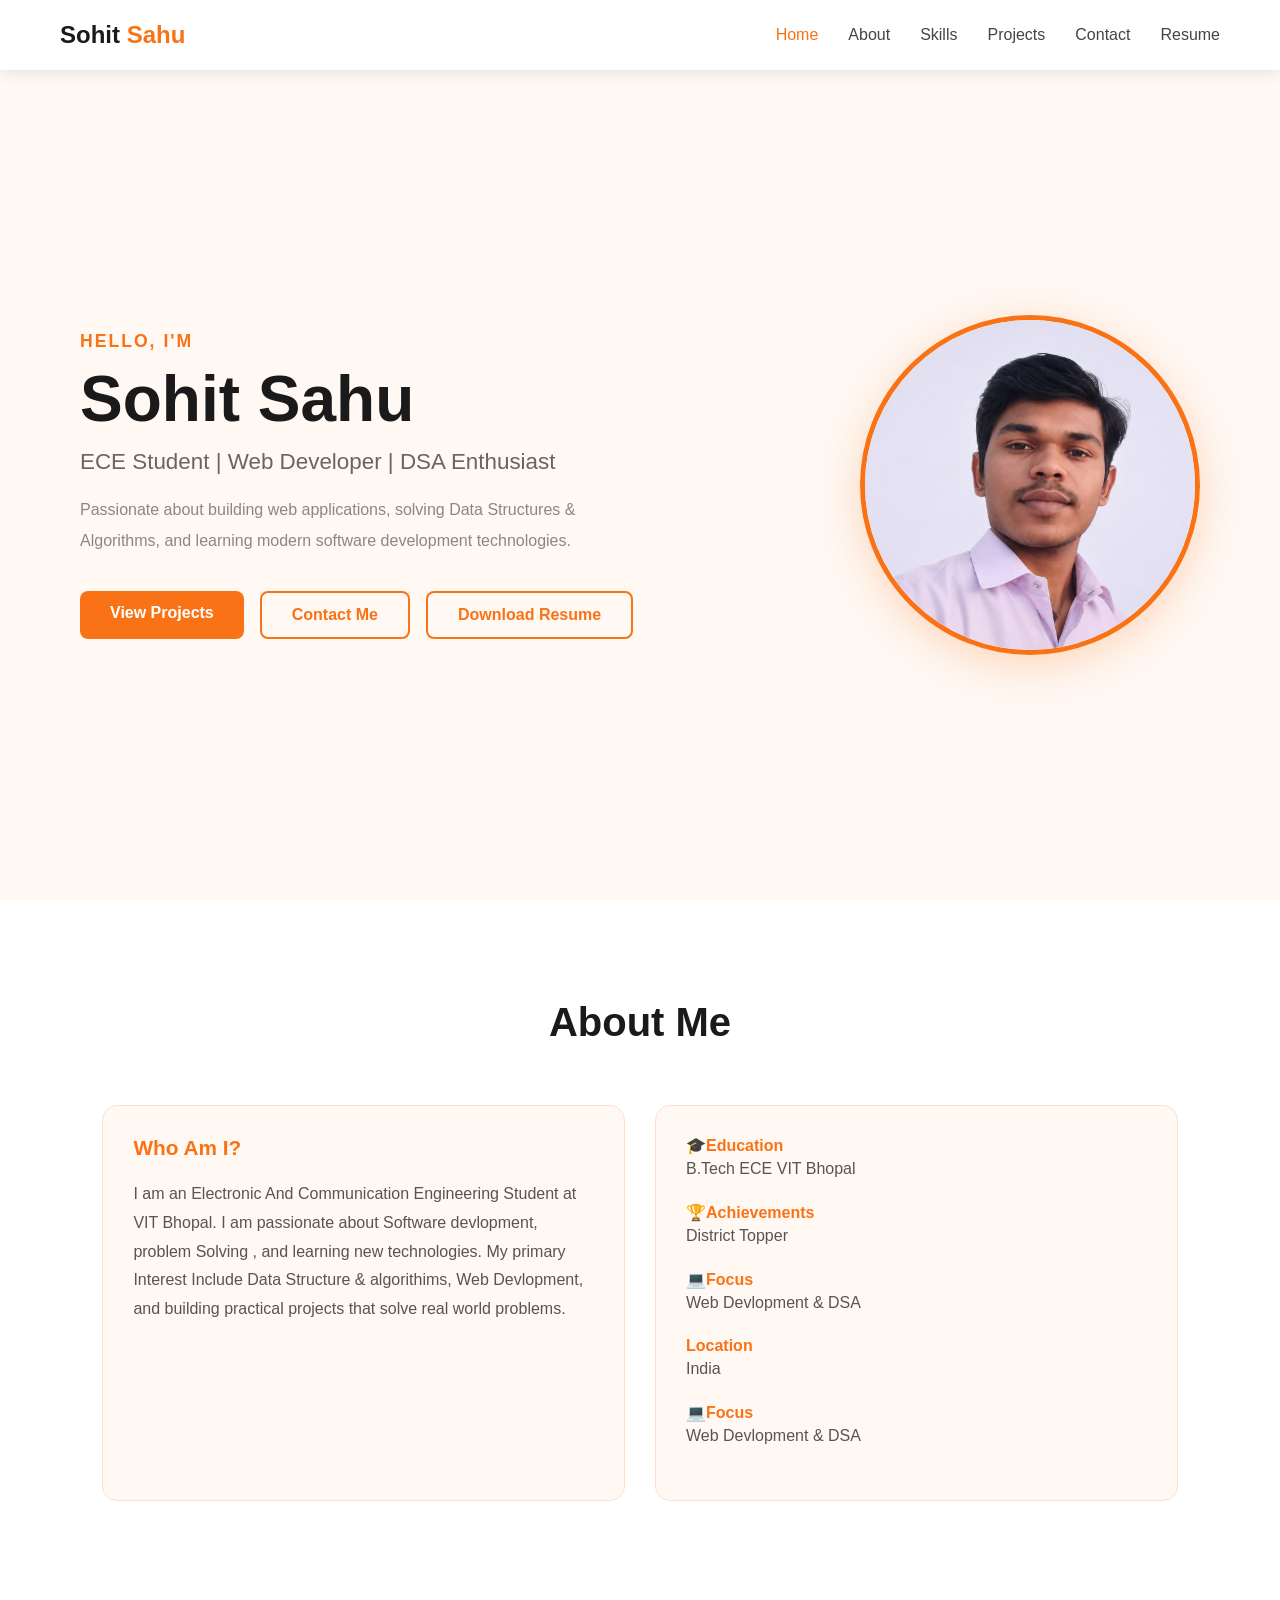
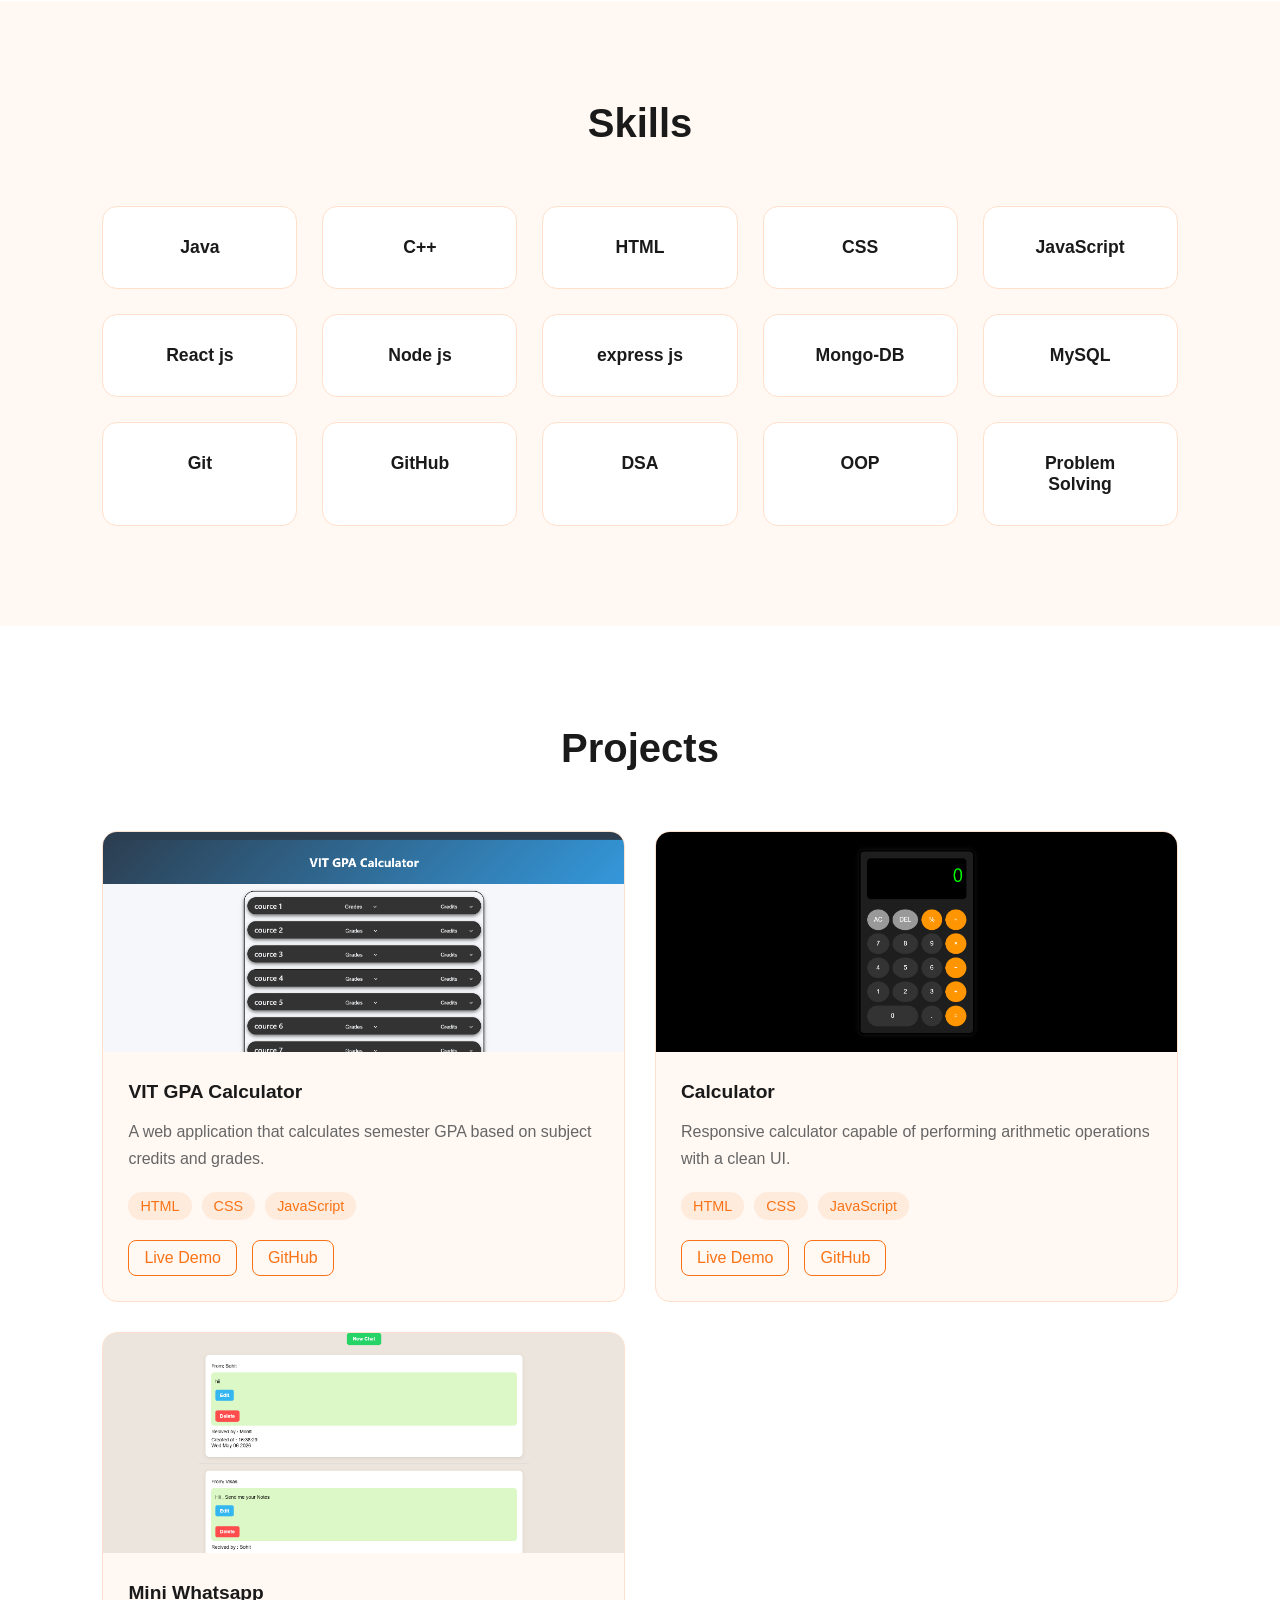
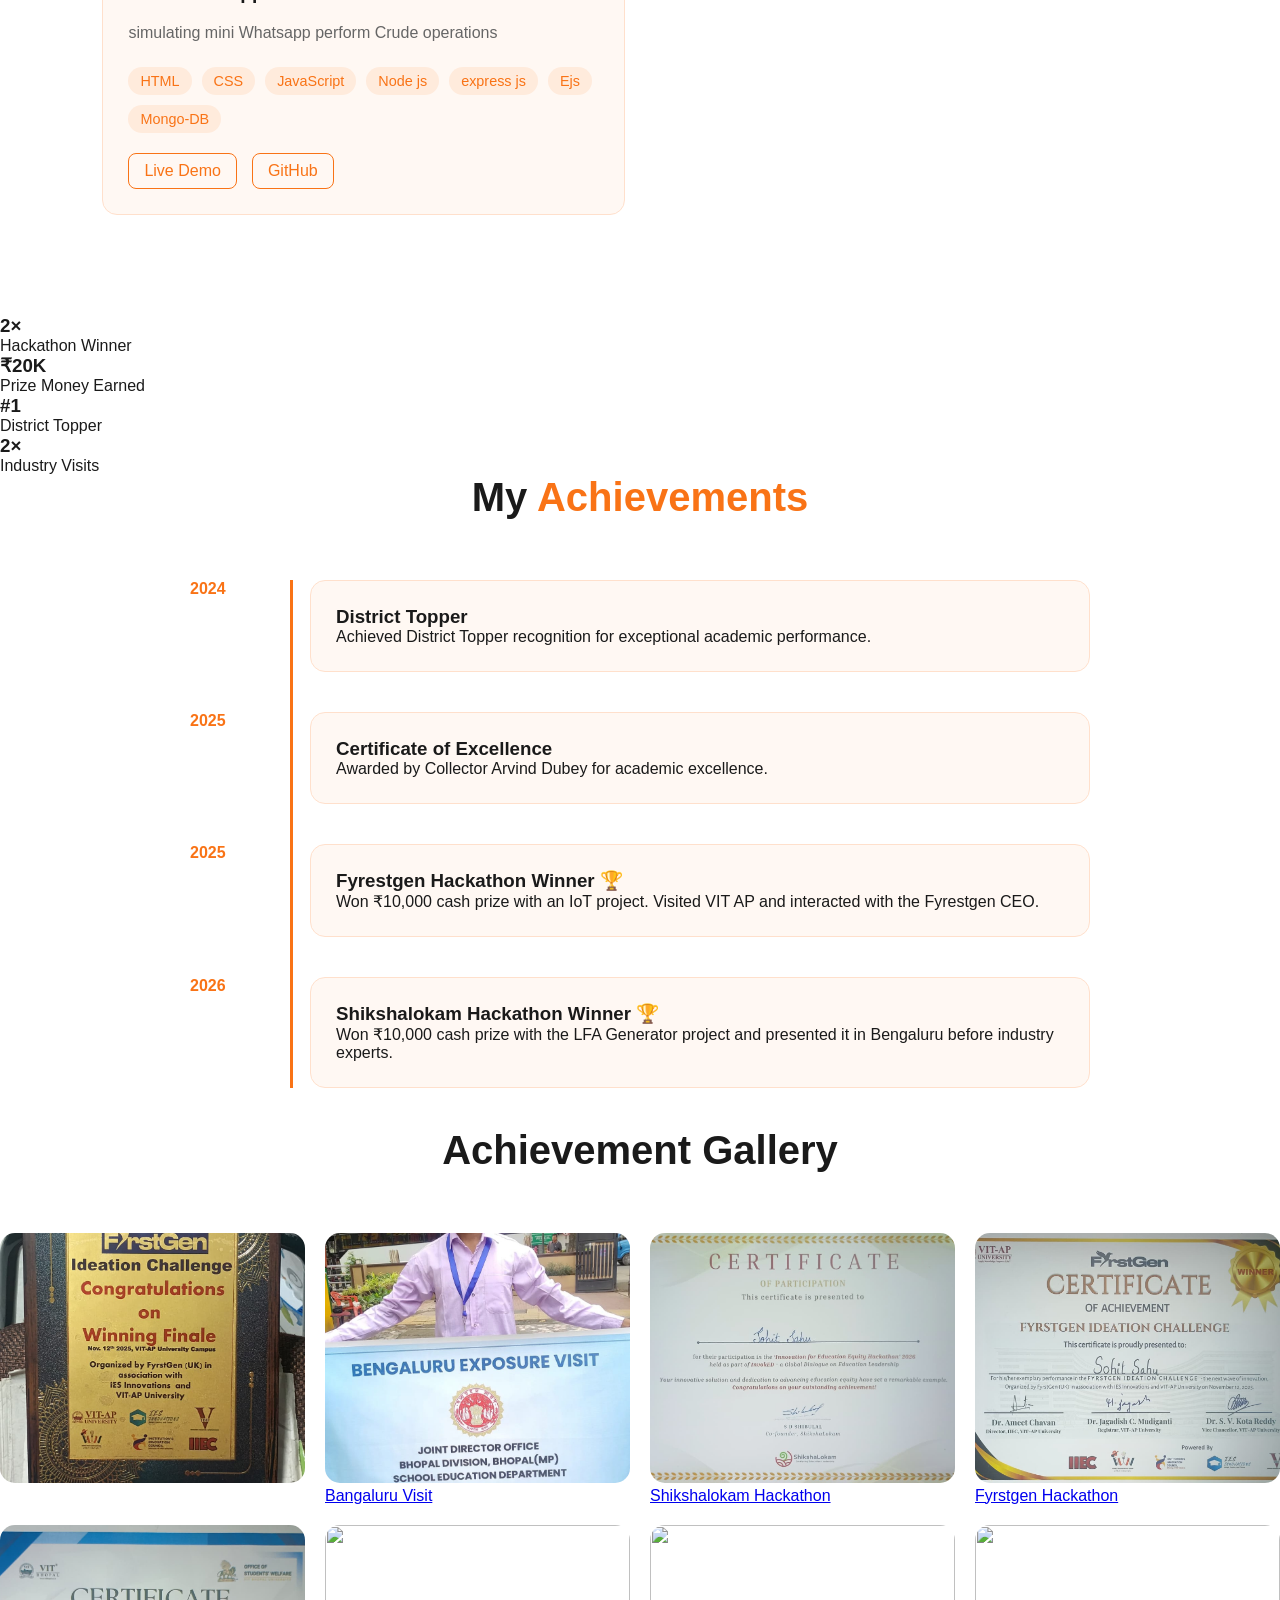
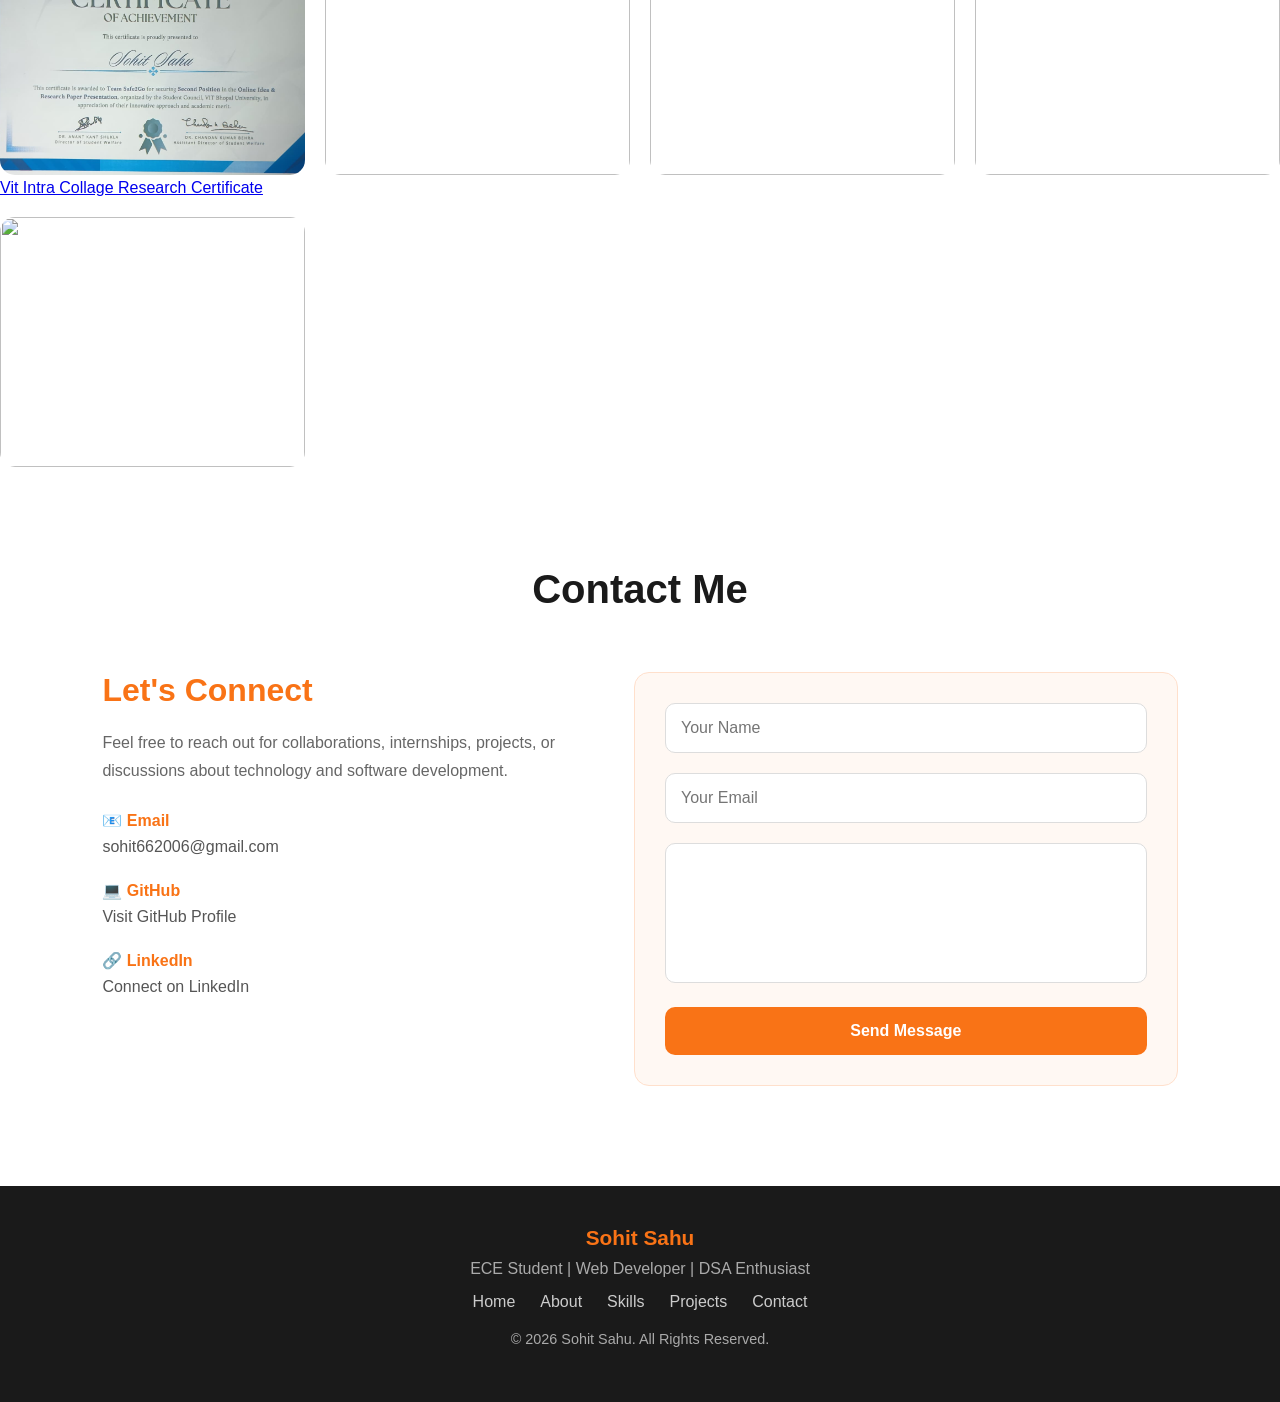
==== index.html @ 0927abbc "Adding initial files" ====
<!DOCTYPE html>
<html lang="en">

<head>
    <meta charset="UTF-8">
    <meta name="viewport" content="width=device-width, initial-scale=1.0">
    <link rel="stylesheet" href="style.css">
    <title>Sohit Sahu | Portfolio</title>
</head>

<body>

    <!-- Navbar -->
    <nav class="navbar">
        <div class="logo">Sohit <span>Sahu</span></div>
        <ul class="nav-links">
            <li><a href="#home">Home</a></li>
            <li><a href="#about">About</a></li>
            <li><a href="#skills">Skills</a></li>
            <li><a href="#projects">Projects</a></li>
            <li><a href="#contact">Contact</a></li>
            <li><a href="Sohit's_Resume.pdf" download class="resufme-btn">
                    Resume
                </a></li>
        </ul>

    </nav>

    <!-- Hero Section -->
    <section id="home" class="hero">
        <div class="hero-content">
            <h3>Hello, I'm</h3>
            <h1>Sohit Sahu</h1>
            <h2>ECE Student | Web Developer | DSA Enthusiast</h2>
            <p>
                Passionate about building web applications, solving Data Structures & Algorithms,
                and learning modern software development technologies.
            </p>
            <div class="hero-buttons">
                <a href="#projects" class="btn-primary">View Projects</a>
                <a href="#contact" class="btn-secondary">Contact Me</a>
                <a href="Sohit's_Resume.pdf" download class="resume-btn">
                    Download Resume
                </a>
            </div>


        </div>
        <div class="hero-image">
            <img src="/Images/profile.png" alt="Sohit Sahu Profile Photo">
        </div>
    </section>


    <!---------------------- About --------------------- -->

    <section id="about" class="about">
        <h2 class="section-title">About Me</h2>

        <div class="about-container">

            <div class="about-card">
                <h3>Who Am I?</h3>
                <p>
                    I am an Electronic And Communication Engineering Student at VIT Bhopal.
                    I am passionate about Software devlopment, problem Solving , and learning new technologies.
                    My primary Interest Include Data Structure & algorithims,
                    Web Devlopment, and building practical projects that solve real world problems.

                </p>

            </div>
            <div class="info-card">

                <div class="info-item">
                    <span>🎓Education</span>
                    <p>B.Tech ECE VIT Bhopal</p>
                </div>

                <div class="info-item">
                    <span>🏆Achievements</span>
                    <p>District Topper</p>
                </div>

                <div class="info-item">
                    <span>💻Focus</span>
                    <p>Web Devlopment & DSA</p>
                </div>

                <div class="info-item">
                    <span>Location</span>
                    <p>India</p>
                </div>

                <div class="info-item">
                    <span>💻Focus</span>
                    <p>Web Devlopment & DSA</p>
                </div>


            </div>
        </div>


    </section>


    <!-- Skills  -->

    <section id="skills" class="skills">

        <h2 class="section-title">Skills</h2>

        <div class="skills-container">

            <div class="skill-card">Java</div>
            <div class="skill-card">C++</div>
            <div class="skill-card">HTML</div>
            <div class="skill-card">CSS</div>
            <div class="skill-card">JavaScript</div>
            <div class="skill-card">React js</div>
            <div class="skill-card">Node js</div>
            <div class="skill-card">express js</div>
            <div class="skill-card">Mongo-DB</div>
            <div class="skill-card">MySQL</div>
            <div class="skill-card">Git</div>
            <div class="skill-card">GitHub</div>
            <div class="skill-card">DSA</div>
            <div class="skill-card">OOP</div>
            <div class="skill-card">Problem Solving</div>

        </div>

    </section>



    <!-----------------------project Section------------------>


    <section id="projects" class="projects">

        <h2 class="section-title">Projects</h2>

        <div class="projects-container">

            <div class="project-card">

                <img src="Images/gpa-calculator.png" alt="GPA Calculator">

                <div class="project-content">

                    <h3>VIT GPA Calculator</h3>

                    <p>
                        A web application that calculates semester GPA
                        based on subject credits and grades.
                    </p>

                    <div class="tech-stack">
                        <span>HTML</span>
                        <span>CSS</span>
                        <span>JavaScript</span>
                    </div>

                    <div class="project-links">
                        <a href="https://sohit62664.github.io/VIT-GPA-Calculator/">Live Demo</a>
                        <a href="https://github.com/Sohit62664/VIT-GPA-Calculator">GitHub</a>
                    </div>

                </div>

            </div>

            <div class="project-card">

                <img src="Images/calculator.png" alt="Calculator">

                <div class="project-content">

                    <h3>Calculator</h3>

                    <p>
                        Responsive calculator capable of performing
                        arithmetic operations with a clean UI.
                    </p>

                    <div class="tech-stack">
                        <span>HTML</span>
                        <span>CSS</span>
                        <span>JavaScript</span>
                    </div>

                    <div class="project-links">
                        <a href="https://sohit62664.github.io/calculator/">Live Demo</a>
                        <a href="https://github.com/Sohit62664/calculator">GitHub</a>
                    </div>

                </div>

            </div>


            <div class="project-card">

                <img src="Images/mini-whatsapp.png" alt="Mini Whatsapp">

                <div class="project-content">

                    <h3>Mini Whatsapp</h3>

                    <p>
                        simulating mini Whatsapp perform Crude operations
                    </p>

                    <div class="tech-stack">
                        <span>HTML</span>
                        <span>CSS</span>
                        <span>JavaScript</span>
                        <span>Node js</span>
                        <span>express js</span>
                        <span>Ejs</span>
                        <span>Mongo-DB</span>
                    </div>

                    <div class="project-links">
                        <a href="https://mini-whatsapp-00xj.onrender.com">Live Demo</a>
                        <a href="https://github.com/Sohit62664/Mini_Whatsapp">GitHub</a>
                    </div>

                </div>

            </div>

        </div>

    </section>



    <!---------------------------Achievment Section------------------------->

    <!-- <section id="achievements" class="achievements">

        <h2 class="section-title">Achievements & Education</h2>

        <div class="achievement-container">

            <div class="achievement-card">
                <h3>🏆 District Topper</h3>
                <p>
                    Achieved District Topper rank during academic studies.
                </p>
            </div>

            <div class="achievement-card">
                <h3>🎓 B.Tech ECE</h3>
                <p>
                    Pursuing Electronics & Communication Engineering
                    at VIT Bhopal University.
                </p>
            </div>

            <div class="achievement-card">
                <h3>💻 Web Development</h3>
                <p>
                    Built multiple projects using HTML, CSS,
                    JavaScript and Java.
                </p>
            </div>

            <div class="achievement-card">
                <h3>🧠 DSA Journey</h3>
                <p>
                    Continuously improving problem-solving and
                    algorithmic thinking skills.
                </p>
            </div>

        </div>

    </section> -->

<section class="achievement-stats">

    <div class="stat-card">
        <h3>2×</h3>
        <p>Hackathon Winner</p>
    </div>

    <div class="stat-card">
        <h3>₹20K</h3>
        <p>Prize Money Earned</p>
    </div>

    <div class="stat-card">
        <h3>#1</h3>
        <p>District Topper</p>
    </div>

    <div class="stat-card">
        <h3>2×</h3>
        <p>Industry Visits</p>
    </div>

</section>

<!-- Timline  -->

<section class="timeline-section">

    <h2 class="section-title">
        My <span>Achievements</span>
    </h2>

    <div class="timeline">

        <div class="timeline-item">
            <div class="timeline-year">2024</div>

            <div class="timeline-card">
                <h3>District Topper</h3>

                <p>
                    Achieved District Topper recognition for
                    exceptional academic performance.
                </p>
            </div>
        </div>

        <div class="timeline-item">
            <div class="timeline-year">2025</div>

            <div class="timeline-card">
                <h3>Certificate of Excellence</h3>

                <p>
                    Awarded by Collector Arvind Dubey for
                    academic excellence.
                </p>
            </div>
        </div>

        <div class="timeline-item">
            <div class="timeline-year">2025</div>

            <div class="timeline-card">
                <h3>Fyrestgen Hackathon Winner 🏆</h3>

                <p>
                    Won ₹10,000 cash prize with an IoT project.
                    Visited VIT AP and interacted with the
                    Fyrestgen CEO.
                </p>
            </div>
        </div>

        <div class="timeline-item">
            <div class="timeline-year">2026</div>

            <div class="timeline-card">
                <h3>Shikshalokam Hackathon Winner 🏆</h3>

                <p>
                    Won ₹10,000 cash prize with the LFA Generator
                    project and presented it in Bengaluru before
                    industry experts.
                </p>
            </div>
        </div>

    </div>

</section>




<!-- Gallery -->
 <section class="gallery-section">

    <h2 class="section-title">
        Achievement Gallery
    </h2>

    <div class="gallery-grid">

        <a href="Images/Trophy1.png"><img src="Images/Trophy1.png"></a>

        <a href="Images/Bangaluru_visit.jpeg"><img src="Images/Bangaluru_visit.jpeg">Bangaluru Visit</a>
        <a href="Images/Invoked-certificate.jpeg"><img src="Images/Invoked-certificate.jpeg">Shikshalokam Hackathon</a>
        <a href="Images/Fyrstgen-certigicate.jpeg"><img src="Images/Fyrstgen-certigicate.jpeg">Fyrstgen Hackathon</a>
        <a href="Images/vit-Research-certificate.jpeg"><img src="Images/vit-Research-certificate.jpeg">Vit Intra Collage Research Certificate</a>

        <img src="Images/fyrestgen.jpg">

        <img src="Images/fyrestgen-certificate.jpg">
 
        <img src="Images/shikshalokam.jpg">

        <img src="Images/shikshalokam-certificate.jpg">

    </div>

</section>
    

    <!----------------Contact----------------->

    <section id="contact" class="contact">

        <h2 class="section-title">Contact Me</h2>

        <div class="contact-container">

            <div class="contact-info">

                <h3>Let's Connect</h3>

                <p>
                    Feel free to reach out for collaborations,
                    internships, projects, or discussions about
                    technology and software development.
                </p>

                <div class="contact-item">
                    <span>📧 Email</span>
                    <a href="mailto:sohit662006@gmail.com">
                        sohit662006@gmail.com
                    </a>
                </div>

                <div class="contact-item">
                    <span>💻 GitHub</span>
                    <a href="https://github.com/Sohit62664" target="_blank">
                        Visit GitHub Profile
                    </a>
                </div>

                <div class="contact-item">
                    <span>🔗 LinkedIn</span>
                    <a href="https://www.linkedin.com/in/sohit-sahu-04120932b/" target="_blank">
                        Connect on LinkedIn
                    </a>
                </div>

            </div>

            <form class="contact-form">

                <input type="text" placeholder="Your Name" required>

                <input type="email" placeholder="Your Email" required>

                <textarea rows="6" placeholder="Your Message" required>
            </textarea>

                <button type="submit">
                    Send Message
                </button>

            </form>

        </div>

    </section>

    <!-----------------------Footer-------------------->

    <footer class="footer">

        <div class="footer-content">

            <h3>Sohit Sahu</h3>

            <p>
                ECE Student | Web Developer | DSA Enthusiast
            </p>

            <div class="footer-links">
                <a href="#home">Home</a>
                <a href="#about">About</a>
                <a href="#skills">Skills</a>
                <a href="#projects">Projects</a>
                <a href="#contact">Contact</a>
            </div>

            <p class="copyright">
                © 2026 Sohit Sahu. All Rights Reserved.
            </p>

        </div>

    </footer>


    <script src="script.js"></script>
</body>

</html>
---- style.css ----
* {
    margin: 0;
    padding: 0;
    box-sizing: border-box;
    font-family: Arial, Helvetica, sans-serif;
}

body {
    background: #ffffff;
    color: #1a1a1a;
}

html {
    scroll-behavior: smooth;
}

/* ─── Navbar ─────────────────────────────────────── */
.navbar {
    width: 100%;
    height: 70px;
    background: #ffffff;
    box-shadow: 0 2px 15px rgba(0, 0, 0, 0.1);
    display: flex;
    justify-content: space-between;
    align-items: center;
    padding: 0 60px;
    position: fixed;
    top: 0;
    left: 0;
    z-index: 1000;
    transition: all 0.3s;
}

.navbar.scrolled {
    box-shadow: 0 2px 25px rgba(249, 115, 22, 0.15);
    height: 60px;
}

.logo {
    color: #1a1a1a;
    font-size: 1.5rem;
    font-weight: bold;
}

.logo span {
    color: #f97316;
}

.nav-links {
    display: flex;
    gap: 30px;
    list-style: none;
}

.nav-links a {
    text-decoration: none;
    color: #444444;
    font-size: 1rem;
    font-weight: 500;
    transition: color 0.3s;
    position: relative;
    padding-bottom: 4px;
}

.nav-links a::after {
    content: "";
    position: absolute;
    bottom: 0;
    left: 0;
    width: 0%;
    height: 2px;
    background: #f97316;
    transition: width 0.3s;
}

.nav-links a:hover {
    color: #f97316;
}

.nav-links a:hover::after {
    width: 100%;
}

/* Hamburger */
.hamburger {
    display: none;
    flex-direction: column;
    gap: 5px;
    cursor: pointer;
}

.hamburger span {
    width: 25px;
    height: 3px;
    background: #1a1a1a;
    border-radius: 3px;
    transition: all 0.3s;
}

.hamburger.active span:nth-child(1) {
    transform: rotate(45deg) translate(5px, 6px);
}

.hamburger.active span:nth-child(2) {
    opacity: 0;
}

.hamburger.active span:nth-child(3) {
    transform: rotate(-45deg) translate(5px, -6px);
}

/* ─── Hero Section ───────────────────────────────── */
.hero {
    min-height: 100vh;
    display: flex;
    justify-content: space-between;
    align-items: center;
    padding: 0 80px;
    padding-top: 70px;
    background: #fff8f3;
    gap: 40px;
}

.hero-content {
    max-width: 600px;
}

.hero-content h3 {
    font-size: 1.1rem;
    color: #f97316;
    margin-bottom: 12px;
    letter-spacing: 2px;
    text-transform: uppercase;
    opacity: 0;
    transform: translateY(20px);
    animation: fadeUp 0.6s ease forwards 0.2s;
}

.hero-content h1 {
    font-size: 4rem;
    font-weight: 800;
    color: #1a1a1a;
    margin-bottom: 15px;
    line-height: 1.1;
    opacity: 0;
    transform: translateY(20px);
    animation: fadeUp 0.6s ease forwards 0.4s;
}

.hero-content h2 {
    font-size: 1.4rem;
    color: #666666;
    margin-bottom: 20px;
    font-weight: 400;
    opacity: 0;
    transform: translateY(20px);
    animation: fadeUp 0.6s ease forwards 0.6s;
}

.hero-content p {
    color: #888888;
    line-height: 1.9;
    font-size: 1rem;
    margin-bottom: 35px;
    max-width: 520px;
    opacity: 0;
    transform: translateY(20px);
    animation: fadeUp 0.6s ease forwards 0.8s;
}

.hero-buttons {
    display: flex;
    gap: 16px;
    flex-wrap: wrap;
    opacity: 0;
    transform: translateY(20px);
    animation: fadeUp 0.6s ease forwards 1s;
}

/* Typewriter cursor */
.typewriter::after {
    content: "|";
    color: #f97316;
    animation: blink 0.7s infinite;
}

@keyframes blink {
    0%, 100% { opacity: 1; }
    50%       { opacity: 0; }
}

/* ─── Buttons ────────────────────────────────────── */
.btn-primary {
    text-decoration: none;
    background: #f97316;
    color: white;
    font-weight: 600;
    padding: 13px 30px;
    border-radius: 8px;
    transition: all 0.3s;
}

.btn-primary:hover {
    background: #ea6c0a;
    transform: translateY(-3px);
    box-shadow: 0 8px 20px rgba(249, 115, 22, 0.35);
}

.btn-secondary {
    text-decoration: none;
    border: 2px solid #f97316;
    color: #f97316;
    font-weight: 600;
    padding: 13px 30px;
    border-radius: 8px;
    transition: all 0.3s;
}

.btn-secondary:hover {
    background: #f97316;
    color: white;
    transform: translateY(-3px);
}

/* ─── Profile Photo ──────────────────────────────── */
.hero-image {
    flex-shrink: 0;
    width: 340px;
    height: 340px;
    border-radius: 50%;
    overflow: hidden;
    border: 5px solid #f97316;
    box-shadow: 0 10px 40px rgba(249, 115, 22, 0.25);
    opacity: 0;
    animation: fadeIn 1s ease forwards 0.5s;
}

.hero-image:hover {
    box-shadow: 0 15px 50px rgba(249, 115, 22, 0.4);
}

.hero-image img {
    width: 100%;
    height: 100%;
    object-fit: cover;
    transition: transform 0.4s;
}

.hero-image:hover img {
    transform: scale(1.05);
}

/* ─── Keyframes ──────────────────────────────────── */
@keyframes fadeUp {
    to {
        opacity: 1;
        transform: translateY(0);
    }
}

@keyframes fadeIn {
    to { opacity: 1; }
}

/* ─── Section Title ──────────────────────────────── */
.section-title {
    text-align: center;
    color: #1a1a1a;
    font-size: 2.5rem;
    font-weight: 800;
    margin-bottom: 60px;
}

.section-title span {
    color: #f97316;
}

/* ─── Scroll Fade-in ─────────────────────────────── */
.fade-in {
    opacity: 0;
    transform: translateY(40px);
    transition: opacity 0.7s ease, transform 0.7s ease;
}

.fade-in.visible {
    opacity: 1;
    transform: translateY(0);
}

/* ─── About ──────────────────────────────────────── */
.about {
    padding: 100px 8%;
    background: #ffffff;
}

.about-container {
    display: flex;
    gap: 30px;
    flex-wrap: wrap;
}

.about-card,
.info-card {
    flex: 1;
    min-width: 350px;
    background: #fff8f3;
    padding: 30px;
    border-radius: 15px;
    border: 1px solid #ffe0cc;
    transition: transform 0.3s, box-shadow 0.3s;
}

.about-card:hover,
.info-card:hover {
    transform: translateY(-8px);
    box-shadow: 0 10px 30px rgba(249, 115, 22, 0.15);
}

.about-card h3 {
    color: #f97316;
    margin-bottom: 20px;
    font-size: 1.3rem;
}

.about-card p {
    color: #555555;
    line-height: 1.8;
}

.info-item {
    margin-bottom: 25px;
}

.info-item span {
    display: block;
    color: #f97316;
    font-weight: 600;
    margin-bottom: 5px;
}

.info-item p {
    color: #555555;
}

/* ─── Skills ─────────────────────────────────────── */
.skills {
    padding: 100px 8%;
    background: #fff8f3;
}

.skills-container {
    display: grid;
    grid-template-columns: repeat(auto-fit, minmax(180px, 1fr));
    gap: 25px;
}

.skill-card {
    background: #ffffff;
    padding: 30px;
    text-align: center;
    border-radius: 15px;
    color: #1a1a1a;
    font-size: 1.1rem;
    font-weight: 600;
    border: 1px solid #ffe0cc;
    transition: all 0.3s;
    cursor: default;
}

.skill-card:hover {
    transform: translateY(-8px);
    border-color: #f97316;
    box-shadow: 0 8px 25px rgba(249, 115, 22, 0.2);
    color: #f97316;
}

/* ─── Projects ───────────────────────────────────── */
.projects {
    padding: 100px 8%;
    background: #ffffff;
}

.projects-container {
    display: grid;
    grid-template-columns: repeat(auto-fit, minmax(350px, 1fr));
    gap: 30px;
}

.project-card {
    background: #fff8f3;
    border-radius: 15px;
    overflow: hidden;
    border: 1px solid #ffe0cc;
    transition: all 0.3s;
}

.project-card:hover {
    transform: translateY(-10px);
    box-shadow: 0 15px 40px rgba(249, 115, 22, 0.2);
    border-color: #f97316;
}

.project-card img {
    width: 100%;
    height: 220px;
    object-fit: cover;
    transition: transform 0.4s;
}

.project-card:hover img {
    transform: scale(1.05);
}

.project-content {
    padding: 25px;
}

.project-content h3 {
    color: #1a1a1a;
    margin-bottom: 15px;
    font-size: 1.2rem;
}

.project-content p {
    color: #666666;
    line-height: 1.7;
    margin-bottom: 20px;
}

.tech-stack {
    display: flex;
    gap: 10px;
    flex-wrap: wrap;
    margin-bottom: 20px;
}

.tech-stack span {
    background: rgba(249, 115, 22, 0.1);
    color: #f97316;
    padding: 6px 12px;
    border-radius: 20px;
    font-size: 0.9rem;
    font-weight: 500;
}

.project-links {
    display: flex;
    gap: 15px;
}

.project-links a {
    text-decoration: none;
    color: #f97316;
    border: 1px solid #f97316;
    padding: 8px 15px;
    border-radius: 8px;
    transition: all 0.3s;
    font-weight: 500;
}

.project-links a:hover {
    background: #f97316;
    color: white;
}

/* ─── Achievements ───────────────────────────────── */
/* .achievements {
    padding: 100px 8%;
    background: #fff8f3;
}

.achievement-container {
    display: grid;
    grid-template-columns: repeat(auto-fit, minmax(250px, 1fr));
    gap: 25px;
}

.achievement-card {
    background: #ffffff;
    padding: 30px;
    border-radius: 15px;
    border: 1px solid #ffe0cc;
    transition: all 0.3s;
}

.achievement-card:hover {
    transform: translateY(-8px);
    border-color: #f97316;
    box-shadow: 0 8px 25px rgba(249, 115, 22, 0.2);
}

.achievement-card h3 {
    color: #f97316;
    margin-bottom: 15px;
    font-size: 1.1rem;
}

.achievement-card p {
    color: #666666;
    line-height: 1.7;
} */


.timeline{
    position: relative;
    max-width: 900px;
    margin: auto;
}

.timeline::before{
    content: "";
    position: absolute;

    left: 100px;
    top: 0;

    width: 3px;
    height: 100%;

    background: #f97316;
}

.timeline-item{
    display: flex;
    gap: 40px;

    margin-bottom: 40px;
}

.timeline-year{
    min-width: 80px;

    font-weight: bold;

    color: #f97316;
}

.timeline-card{
    flex: 1;

    background: #fff8f3;

    padding: 25px;

    border-radius: 15px;

    border: 1px solid #ffe0cc;

    transition: .3s;
}

.timeline-card:hover{
    transform: translateY(-5px);

    box-shadow:
    0 10px 25px rgba(249,115,22,.15);
}


/* Gallery css */
.gallery-grid{
    display:grid;

    grid-template-columns:
    repeat(auto-fit,minmax(280px,1fr));

    gap:20px;
}

.gallery-grid img{
    width:100%;
    height:250px;

    object-fit:cover;

    border-radius:15px;

    cursor:pointer;

    transition:.3s;
}

.gallery-grid img:hover{
    transform:scale(1.05);

    box-shadow:
    0 10px 25px rgba(249,115,22,.25);
}


/* ─── Counter Section ────────────────────────────── */
.stats {
    padding: 60px 8%;
    background: #f97316;
    display: flex;
    justify-content: space-around;
    flex-wrap: wrap;
    gap: 30px;
}

.stat-item {
    text-align: center;
    color: white;
}

.stat-item h2 {
    font-size: 3rem;
    font-weight: 800;
}

.stat-item p {
    font-size: 1rem;
    opacity: 0.85;
    margin-top: 5px;
}

/* ─── Contact ────────────────────────────────────── */
.contact {
    padding: 100px 8%;
    background: #ffffff;
}

.contact-container {
    display: flex;
    justify-content: space-between;
    align-items: flex-start;
    gap: 50px;
    flex-wrap: wrap;
}

.contact-info {
    flex: 1;
    min-width: 350px;
}

.contact-info h3 {
    color: #f97316;
    font-size: 2rem;
    margin-bottom: 20px;
}

.contact-info p {
    color: #666666;
    line-height: 1.8;
    margin-bottom: 25px;
}

.contact-item {
    margin-bottom: 25px;
}

.contact-item span {
    display: block;
    color: #f97316;
    font-weight: 600;
    margin-bottom: 8px;
}

.contact-item a {
    color: #555555;
    text-decoration: none;
    transition: 0.3s;
}

.contact-item a:hover {
    color: #f97316;
}

/* ─── Contact Form ───────────────────────────────── */
.contact-form {
    flex: 1;
    min-width: 350px;
    background: #fff8f3;
    padding: 30px;
    border-radius: 15px;
    border: 1px solid #ffe0cc;
}

.contact-form input,
.contact-form textarea {
    width: 100%;
    background: #ffffff;
    color: #1a1a1a;
    border: 1px solid #dddddd;
    border-radius: 10px;
    padding: 15px;
    margin-bottom: 20px;
    outline: none;
    font-size: 1rem;
    transition: border 0.3s;
}

.contact-form input:focus,
.contact-form textarea:focus {
    border-color: #f97316;
}

.contact-form textarea {
    resize: none;
    height: 140px;
}

.contact-form button {
    width: 100%;
    padding: 15px;
    border: none;
    border-radius: 10px;
    background: #f97316;
    color: white;
    font-size: 1rem;
    font-weight: 600;
    cursor: pointer;
    transition: all 0.3s;
}

.contact-form button:hover {
    background: #ea6c0a;
    transform: translateY(-2px);
    box-shadow: 0 5px 20px rgba(249, 115, 22, 0.3);
}

/* ─── Footer ─────────────────────────────────────── */
.footer {
    background: #1a1a1a;
    padding: 40px 8%;
    text-align: center;
}

.footer-content h3 {
    color: #f97316;
    margin-bottom: 10px;
    font-size: 1.3rem;
}

.footer-content p {
    color: #aaaaaa;
    margin-bottom: 15px;
}

.footer-links {
    display: flex;
    justify-content: center;
    gap: 25px;
    flex-wrap: wrap;
    margin-bottom: 20px;
}

.footer-links a {
    color: #cccccc;
    text-decoration: none;
    transition: 0.3s;
}

.footer-links a:hover {
    color: #f97316;
}

.copyright {
    color: #888888;
    font-size: 0.9rem;
}

/* ─── Scroll to Top Button ───────────────────────── */
.scroll-top {
    position: fixed;
    bottom: 30px;
    right: 30px;
    width: 45px;
    height: 45px;
    background: #f97316;
    color: white;
    border: none;
    border-radius: 50%;
    font-size: 1.3rem;
    cursor: pointer;
    opacity: 0;
    transition: all 0.3s;
    z-index: 999;
}

.scroll-top.show {
    opacity: 1;
}

.scroll-top:hover {
    background: #ea6c0a;
    transform: translateY(-3px);
}



/* dOWNLOAD RESUME BUTTON  */
.resume-btn{
    text-decoration: none;
    border: 2px solid #f97316;
    color: #f97316;

    padding: 13px 30px;
    border-radius: 8px;

    font-weight: 600;

    transition: all 0.3s;
}

.resume-btn:hover{
    background: #f97316;
    color: white;

    transform: translateY(-3px);

    box-shadow: 0 8px 20px rgba(249, 115, 22, 0.35);
}






/* ─── Responsive ─────────────────────────────────── */
@media (max-width: 900px) {
    .hero {
        flex-direction: column-reverse;
        text-align: center;
        padding: 100px 30px 60px;
    }

    .hero-content h1 {
        font-size: 2.8rem;
    }

    .hero-buttons {
        justify-content: center;
    }

    .hero-image {
        width: 240px;
        height: 240px;
    }

    .navbar {
        padding: 0 20px;
    }

    .nav-links {
        display: none;
        flex-direction: column;
        position: absolute;
        top: 70px;
        left: 0;
        width: 100%;
        background: #ffffff;
        padding: 20px;
        box-shadow: 0 5px 20px rgba(0,0,0,0.1);
        gap: 16px;
    }

    .nav-links.open {
        display: flex;
    }

    .hamburger {
        display: flex;
    }
}

@media (max-width: 500px) {
    .hero-content h1 {
        font-size: 2.2rem;
    }

    .hero-content h2 {
        font-size: 1.1rem;
    }

    .stats {
        flex-direction: column;
        align-items: center;
    }
}
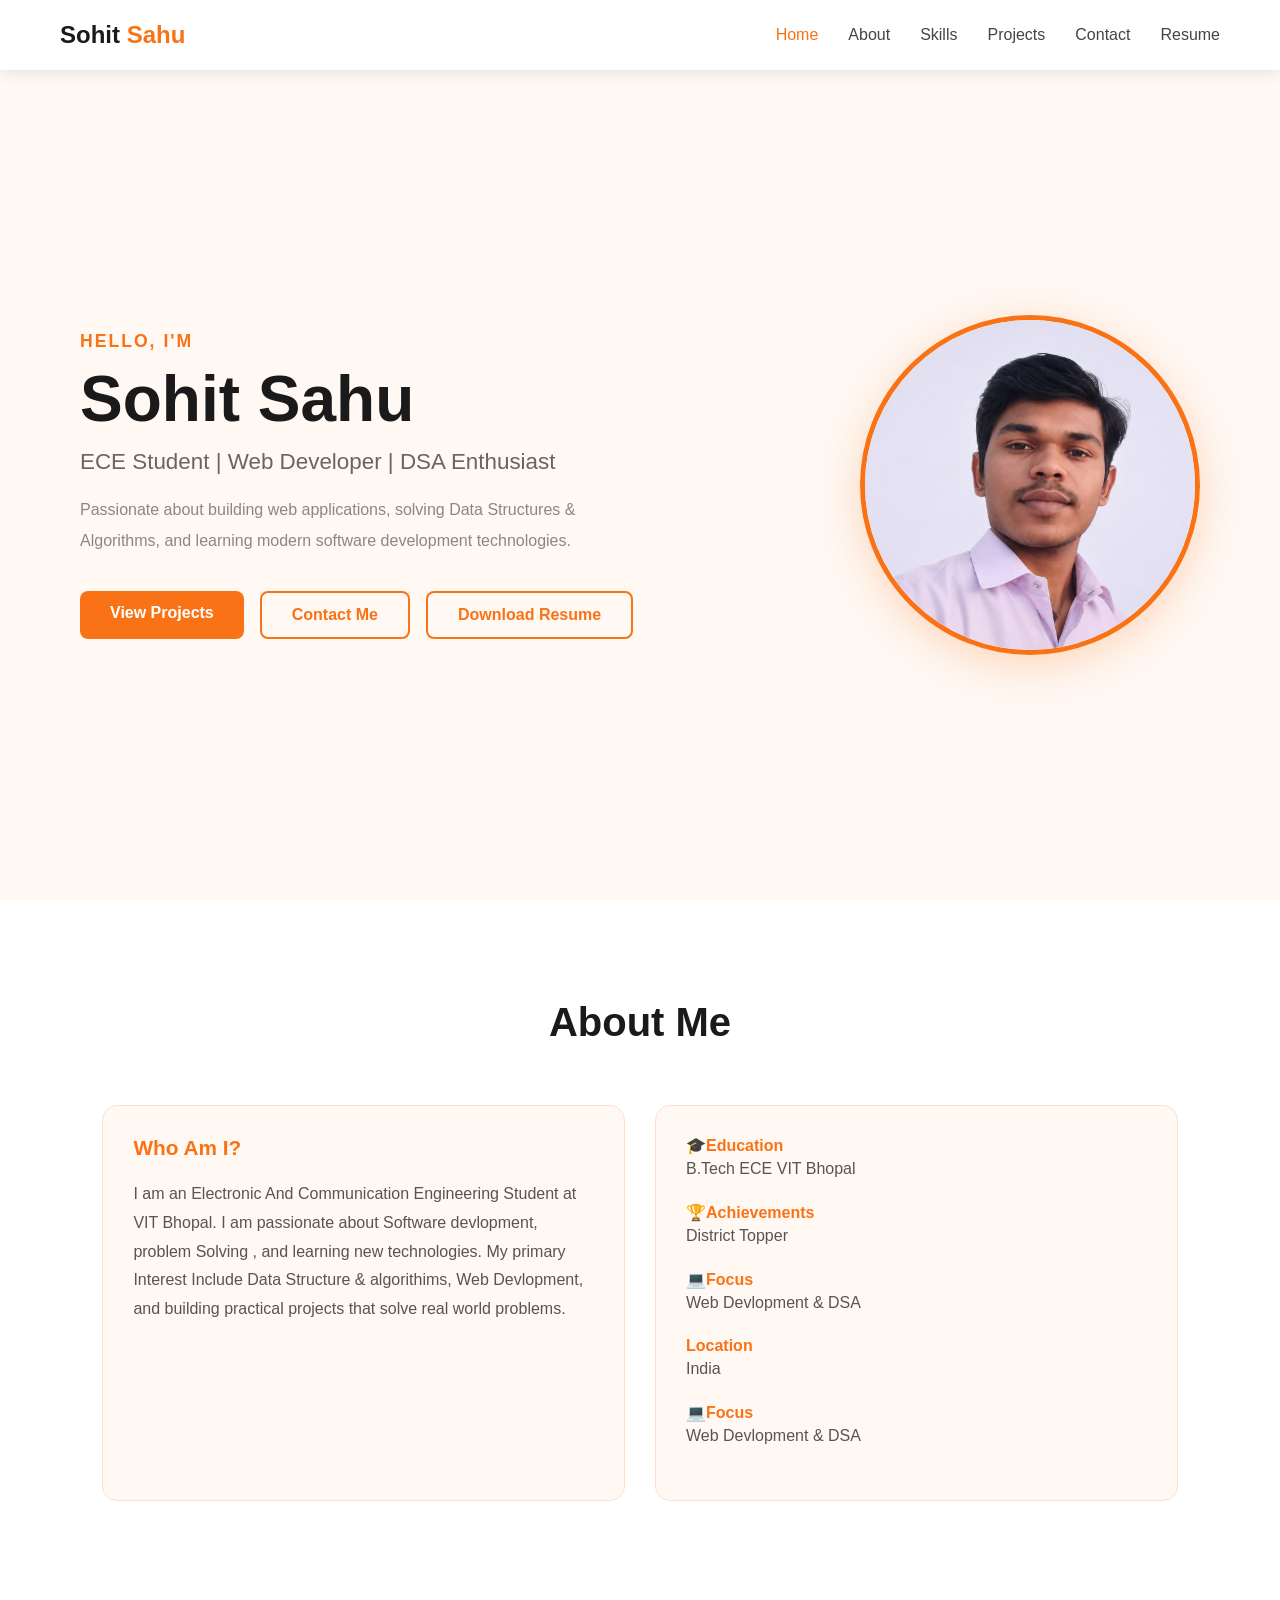
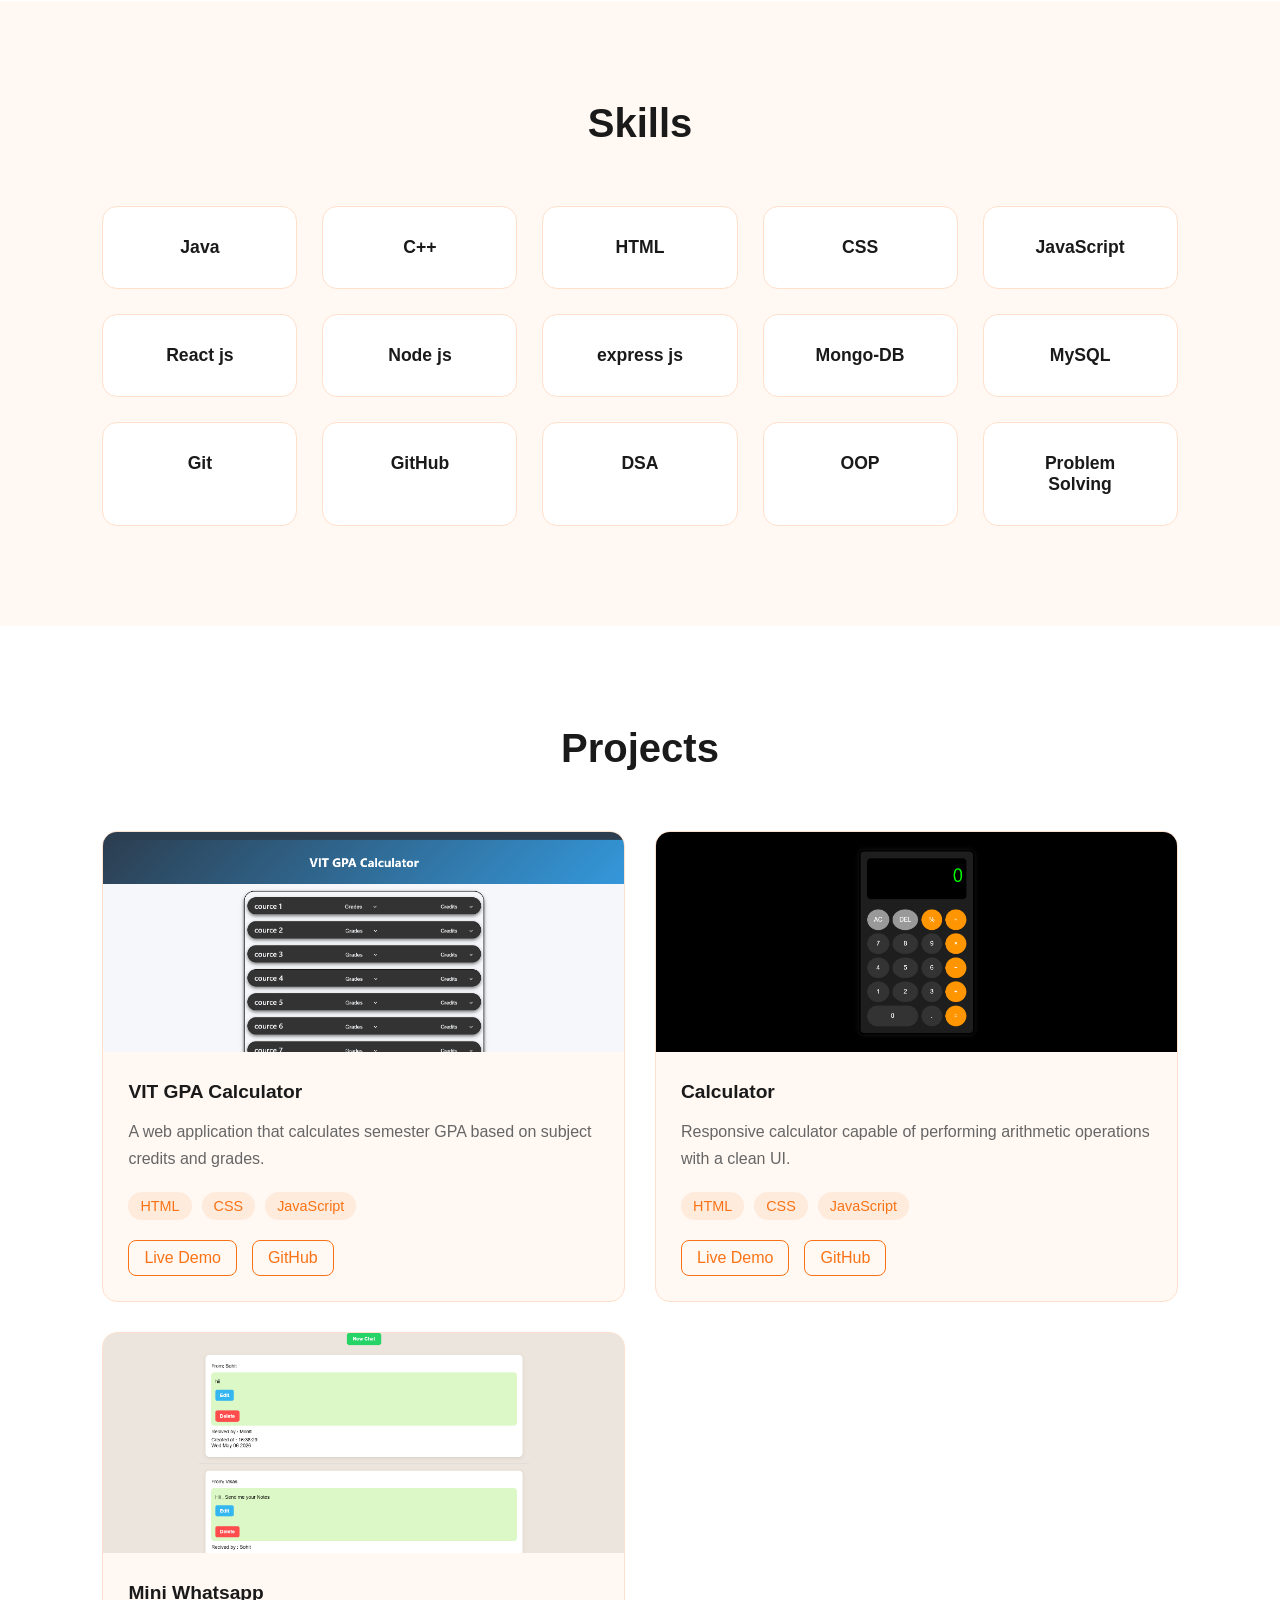
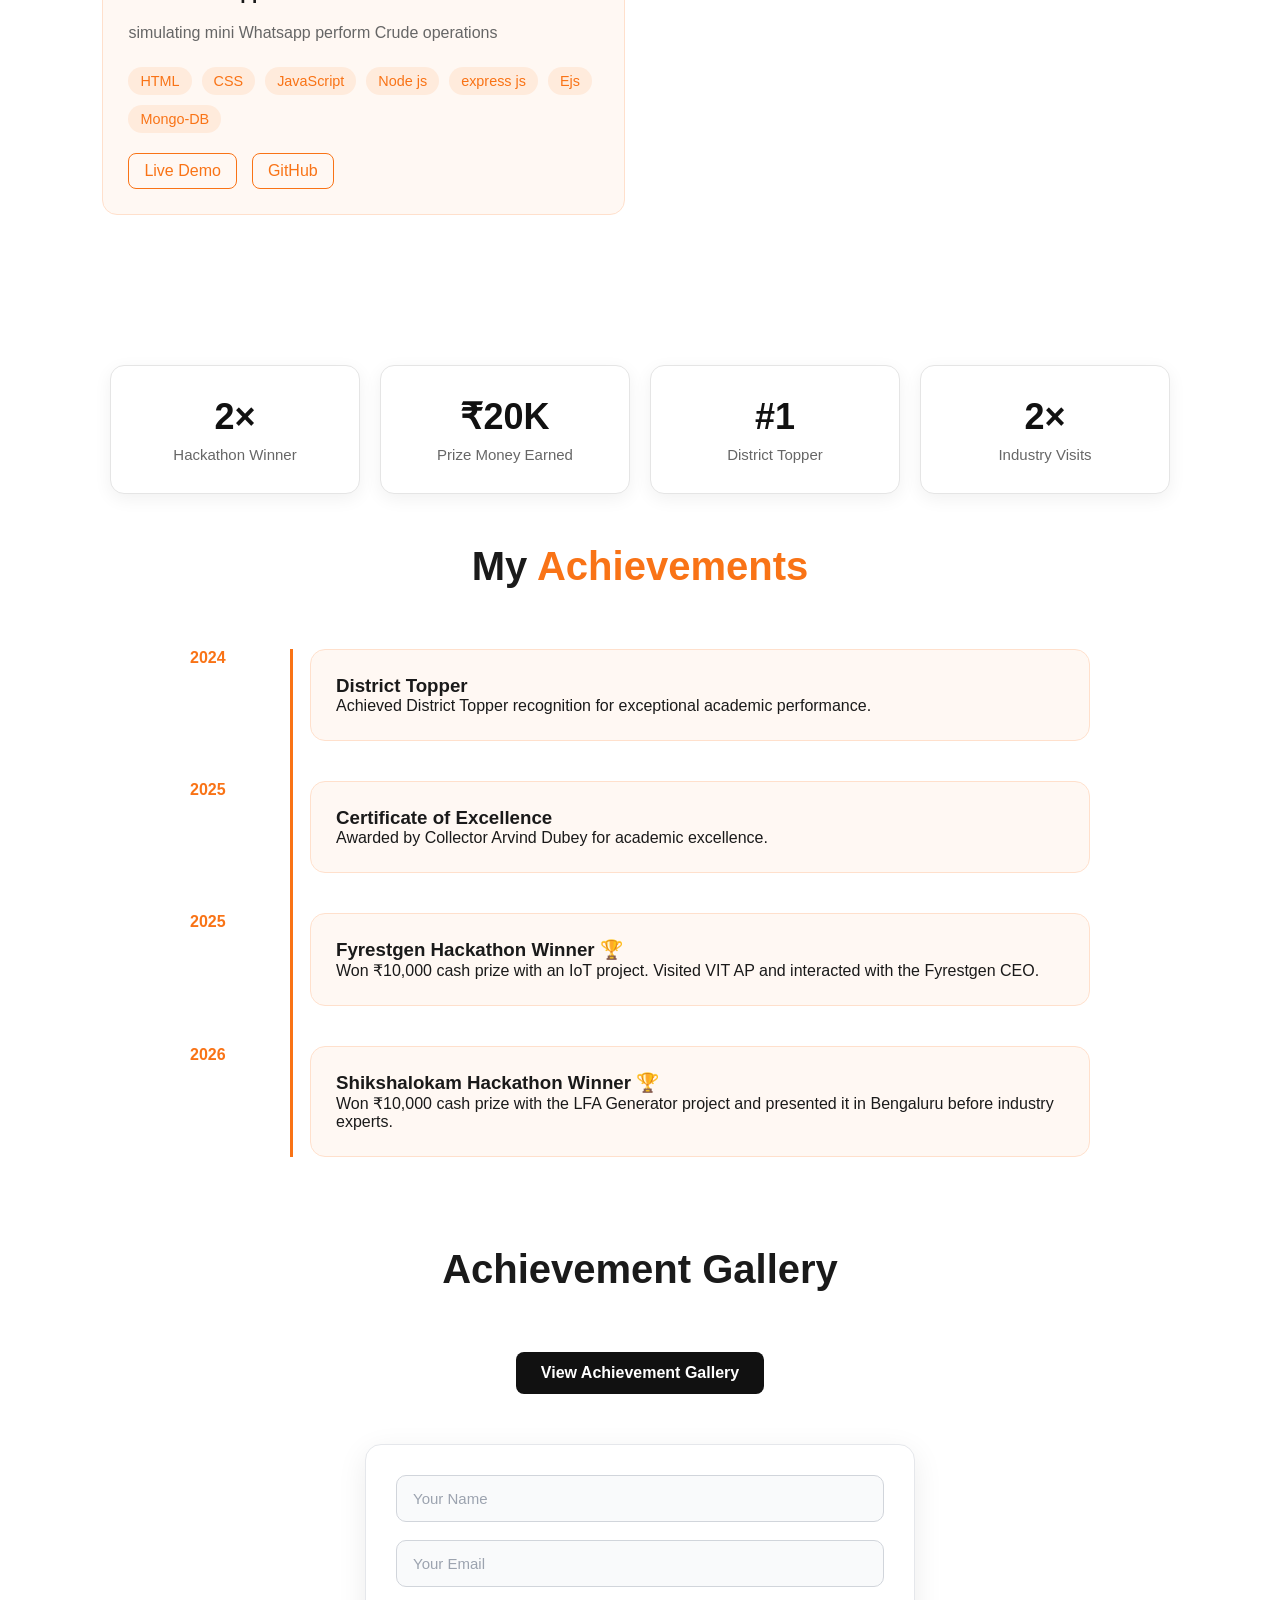
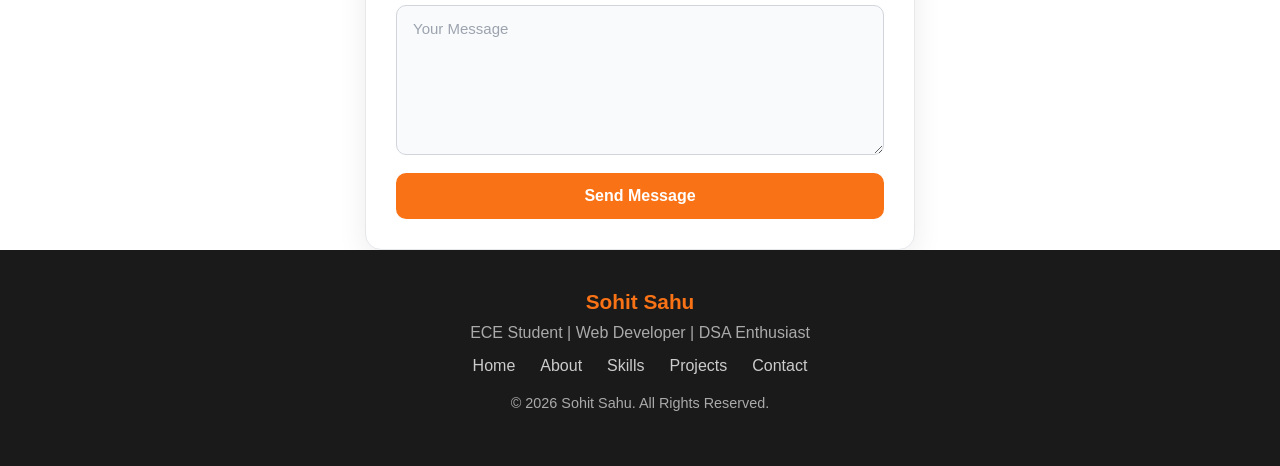
==== commit d3cea385: "Activateing form services" ====
--- a/index.html
+++ b/index.html
@@ -377,7 +377,7 @@
 
 
 <!-- Gallery -->
- <section class="gallery-section">
+ <!-- <section class="gallery-section">
 
     <h2 class="section-title">
         Achievement Gallery
@@ -402,12 +402,47 @@
 
     </div>
 
+</section> -->
+    
+<!-- Achievement Gallery -->
+<section class="gallery-section">
+
+    <h2 class="section-title">Achievement Gallery</h2>
+
+    <button class="gallery-btn" onclick="openGallery()">
+        View Achievement Gallery
+    </button>
+
 </section>
-    
+
+
+<!-- WhatsApp Status Style Gallery -->
+<div id="statusGallery" class="status-gallery">
+
+    <!-- Progress Bars -->
+    <div class="status-progress" id="statusProgress"></div>
+
+    <!-- Close Button -->
+    <button class="status-close" onclick="closeGallery()">×</button>
+
+    <!-- Previous -->
+    <button class="status-nav status-prev" onclick="prevImage()">‹</button>
+
+    <!-- Image -->
+    <div class="status-content">
+        <img id="statusImage" src="" alt="Achievement">
+
+        <div id="statusCaption" class="status-caption"></div>
+    </div>
+
+    <!-- Next -->
+    <button class="status-nav status-next" onclick="nextImage()">›</button>
+
+</div>
 
     <!----------------Contact----------------->
 
-    <section id="contact" class="contact">
+    <!-- <section id="contact" class="contact">
 
         <h2 class="section-title">Contact Me</h2>
 
@@ -463,7 +498,42 @@
 
         </div>
 
-    </section>
+    </section> -->
+    <form class="contact-form"
+      action="https://api.web3forms.com/submit"
+      method="POST">
+
+    <!-- Web3Forms Access Key -->
+    <input type="hidden"
+           name="access_key"
+           value="1c64c82c-bc58-4d7f-854c-1f0fa6c3ca40">
+
+    <!-- Email subject -->
+    <input type="hidden"
+           name="subject"
+           value="New Message From Sohit's Portfolio">
+
+    <input type="text"
+           name="name"
+           placeholder="Your Name"
+           required>
+
+    <input type="email"
+           name="email"
+           placeholder="Your Email"
+           required>
+
+    <textarea name="message"
+              rows="6"
+              placeholder="Your Message"
+              required></textarea>
+
+    <button type="submit">
+        Send Message
+    </button>
+
+</form>
+
 
     <!-----------------------Footer-------------------->
 
--- a/style.css
+++ b/style.css
@@ -463,6 +463,113 @@
     color: white;
 }
 
+/* =========================
+   ACHIEVEMENT STATS
+========================= */
+
+.achievement-stats {
+    display: grid;
+    grid-template-columns: repeat(4, 1fr);
+    gap: 20px;
+
+    max-width: 1100px;
+    margin: 50px auto;
+    padding: 0 20px;
+}
+
+
+/* Stat Card */
+
+.stat-card {
+    background: #ffffff;
+    padding: 30px 20px;
+
+    text-align: center;
+
+    border-radius: 14px;
+    border: 1px solid #e5e5e5;
+
+    box-shadow: 0 5px 18px rgba(0, 0, 0, 0.06);
+
+    transition: transform 0.3s ease,
+                box-shadow 0.3s ease;
+}
+
+
+/* Hover Effect */
+
+.stat-card:hover {
+    transform: translateY(-6px);
+
+    box-shadow: 0 12px 30px rgba(0, 0, 0, 0.12);
+}
+
+
+/* Number */
+
+.stat-card h3 {
+    font-size: 36px;
+    font-weight: 700;
+
+    margin: 0 0 8px;
+
+    color: #111;
+}
+
+
+/* Description */
+
+.stat-card p {
+    margin: 0;
+
+    font-size: 15px;
+    font-weight: 500;
+
+    color: #666;
+}
+
+
+/* =========================
+   TABLET
+========================= */
+
+@media (max-width: 800px) {
+
+    .achievement-stats {
+        grid-template-columns: repeat(2, 1fr);
+    }
+
+}
+
+
+/* =========================
+   MOBILE
+========================= */
+
+@media (max-width: 480px) {
+
+    .achievement-stats {
+        grid-template-columns: repeat(2, 1fr);
+        gap: 12px;
+
+        padding: 0 15px;
+        margin: 35px auto;
+    }
+
+    .stat-card {
+        padding: 22px 10px;
+    }
+
+    .stat-card h3 {
+        font-size: 28px;
+    }
+
+    .stat-card p {
+        font-size: 13px;
+    }
+
+}
+
 /* ─── Achievements ───────────────────────────────── */
 /* .achievements {
     padding: 100px 8%;
@@ -558,33 +665,170 @@
 
 
 /* Gallery css */
-.gallery-grid{
-    display:grid;
-
-    grid-template-columns:
-    repeat(auto-fit,minmax(280px,1fr));
-
-    gap:20px;
-}
-
-.gallery-grid img{
-    width:100%;
-    height:250px;
-
-    object-fit:cover;
-
-    border-radius:15px;
-
-    cursor:pointer;
-
-    transition:.3s;
-}
-
-.gallery-grid img:hover{
-    transform:scale(1.05);
-
-    box-shadow:
-    0 10px 25px rgba(249,115,22,.25);
+.gallery-section {
+    text-align: center;
+    padding: 50px 20px;
+}
+
+.gallery-btn {
+    padding: 12px 25px;
+    font-size: 16px;
+    font-weight: 600;
+    border: none;
+    border-radius: 8px;
+    background: #111;
+    color: white;
+    cursor: pointer;
+    transition: 0.3s;
+}
+
+.gallery-btn:hover {
+    transform: scale(1.05);
+}
+
+
+/* Full Screen Gallery */
+
+.status-gallery {
+    display: none;
+    position: fixed;
+    inset: 0;
+    width: 100%;
+    height: 100vh;
+    background: rgba(0, 0, 0, 0.96);
+    z-index: 9999;
+
+    justify-content: center;
+    align-items: center;
+}
+
+
+/* Image */
+
+.status-content {
+    width: 100%;
+    height: 100%;
+    display: flex;
+    flex-direction: column;
+    justify-content: center;
+    align-items: center;
+}
+
+.status-content img {
+    max-width: 90%;
+    max-height: 85vh;
+    object-fit: contain;
+    border-radius: 8px;
+}
+
+
+/* Caption */
+
+.status-caption {
+    color: white;
+    margin-top: 15px;
+    font-size: 17px;
+    text-align: center;
+}
+
+
+/* Close button */
+
+.status-close {
+    position: absolute;
+    top: 25px;
+    right: 30px;
+
+    background: none;
+    border: none;
+    color: white;
+
+    font-size: 40px;
+    cursor: pointer;
+
+    z-index: 10001;
+}
+
+
+/* Navigation */
+
+.status-nav {
+    position: absolute;
+    top: 50%;
+    transform: translateY(-50%);
+
+    border: none;
+    background: rgba(255,255,255,0.15);
+    color: white;
+
+    width: 50px;
+    height: 50px;
+
+    border-radius: 50%;
+    font-size: 35px;
+
+    cursor: pointer;
+    z-index: 10001;
+}
+
+.status-prev {
+    left: 25px;
+}
+
+.status-next {
+    right: 25px;
+}
+
+
+/* WhatsApp style progress */
+
+.status-progress {
+    position: absolute;
+    top: 12px;
+    left: 20px;
+    right: 20px;
+
+    display: flex;
+    gap: 5px;
+
+    z-index: 10002;
+}
+
+.progress-item {
+    height: 3px;
+    flex: 1;
+    background: rgba(255,255,255,0.3);
+    border-radius: 5px;
+}
+
+.progress-item.active {
+    background: white;
+}
+
+
+/* Mobile */
+
+@media (max-width: 600px) {
+
+    .status-content img {
+        max-width: 100%;
+        max-height: 80vh;
+        border-radius: 0;
+    }
+
+    .status-nav {
+        width: 40px;
+        height: 40px;
+        font-size: 28px;
+    }
+
+    .status-prev {
+        left: 10px;
+    }
+
+    .status-next {
+        right: 10px;
+    }
 }
 
 
@@ -615,108 +859,180 @@
 }
 
 /* ─── Contact ────────────────────────────────────── */
+/* ─── Contact Section ───────────────────────────── */
+
 .contact {
-    padding: 100px 8%;
+    padding: 70px 8%;
+    background: #f8f9fa;
+    text-align: center;
+}
+
+/* Center the form */
+
+.contact-container {
+    display: flex;
+    justify-content: center;
+    align-items: center;
+    width: 100%;
+}
+
+.contact-form {
+    display: flex;
+    flex-direction: column;
+    gap: 18px;
+
+    width: 100%;
+    max-width: 550px;
+
+    padding: 30px;
+    margin: 0 auto;
+
     background: #ffffff;
-}
-
-.contact-container {
-    display: flex;
-    justify-content: space-between;
-    align-items: flex-start;
-    gap: 50px;
-    flex-wrap: wrap;
-}
-
-.contact-info {
-    flex: 1;
-    min-width: 350px;
-}
-
-.contact-info h3 {
-    color: #f97316;
-    font-size: 2rem;
-    margin-bottom: 20px;
-}
-
-.contact-info p {
-    color: #666666;
-    line-height: 1.8;
-    margin-bottom: 25px;
-}
-
-.contact-item {
-    margin-bottom: 25px;
-}
-
-.contact-item span {
-    display: block;
-    color: #f97316;
-    font-weight: 600;
-    margin-bottom: 8px;
-}
-
-.contact-item a {
-    color: #555555;
-    text-decoration: none;
-    transition: 0.3s;
-}
-
-.contact-item a:hover {
-    color: #f97316;
-}
-
-/* ─── Contact Form ───────────────────────────────── */
-.contact-form {
-    flex: 1;
-    min-width: 350px;
-    background: #fff8f3;
-    padding: 30px;
-    border-radius: 15px;
-    border: 1px solid #ffe0cc;
-}
+    border: 1px solid #e5e7eb;
+    border-radius: 16px;
+
+    box-shadow: 0 8px 30px rgba(0, 0, 0, 0.08);
+}
+
+
+/* Inputs */
 
 .contact-form input,
 .contact-form textarea {
     width: 100%;
-    background: #ffffff;
+    box-sizing: border-box;
+
+    padding: 14px 16px;
+
+    font-family: inherit;
+    font-size: 15px;
+
     color: #1a1a1a;
-    border: 1px solid #dddddd;
+    background: #f9fafb;
+
+    border: 1px solid #d1d5db;
     border-radius: 10px;
-    padding: 15px;
-    margin-bottom: 20px;
+
     outline: none;
-    font-size: 1rem;
-    transition: border 0.3s;
-}
+
+    transition: 0.25s ease;
+}
+
+
+/* Placeholder */
+
+.contact-form input::placeholder,
+.contact-form textarea::placeholder {
+    color: #9ca3af;
+}
+
+
+/* Orange Focus */
 
 .contact-form input:focus,
 .contact-form textarea:focus {
+    background: #ffffff;
+
     border-color: #f97316;
-}
+
+    box-shadow: 0 0 0 3px rgba(249, 115, 22, 0.15);
+}
+
+
+/* Textarea */
 
 .contact-form textarea {
-    resize: none;
-    height: 140px;
-}
+    min-height: 150px;
+    resize: vertical;
+}
+
+
+/* Orange Button */
 
 .contact-form button {
     width: 100%;
-    padding: 15px;
+
+    padding: 14px 20px;
+
     border: none;
     border-radius: 10px;
+
     background: #f97316;
     color: white;
-    font-size: 1rem;
+
+    font-size: 16px;
     font-weight: 600;
+
     cursor: pointer;
-    transition: all 0.3s;
-}
+
+    transition: 0.25s ease;
+}
+
+
+/* Hover */
 
 .contact-form button:hover {
-    background: #ea6c0a;
+    background: #ea580c;
+
     transform: translateY(-2px);
-    box-shadow: 0 5px 20px rgba(249, 115, 22, 0.3);
+
+    box-shadow: 0 7px 18px rgba(249, 115, 22, 0.3);
+}
+
+
+/* Click */
+
+.contact-form button:active {
+    transform: translateY(0);
+}
+
+
+/* Mobile */
+
+@media (max-width: 600px) {
+
+    .contact {
+        padding: 50px 20px;
+    }
+
+    .contact-form {
+        padding: 22px 18px;
+        gap: 14px;
+    }
+
+    .contact-form input,
+    .contact-form textarea {
+        padding: 13px 14px;
+        font-size: 14px;
+    }
+
+    .contact-form button {
+        padding: 13px;
+    }
+}
+
+/* =========================
+   MOBILE
+========================= */
+
+@media (max-width: 600px) {
+
+    .contact-form {
+        padding: 22px 18px;
+        gap: 14px;
+        border-radius: 12px;
+    }
+
+    .contact-form input,
+    .contact-form textarea {
+        padding: 13px 14px;
+        font-size: 14px;
+    }
+
+    .contact-form button {
+        padding: 13px;
+        font-size: 15px;
+    }
 }
 
 /* ─── Footer ─────────────────────────────────────── */
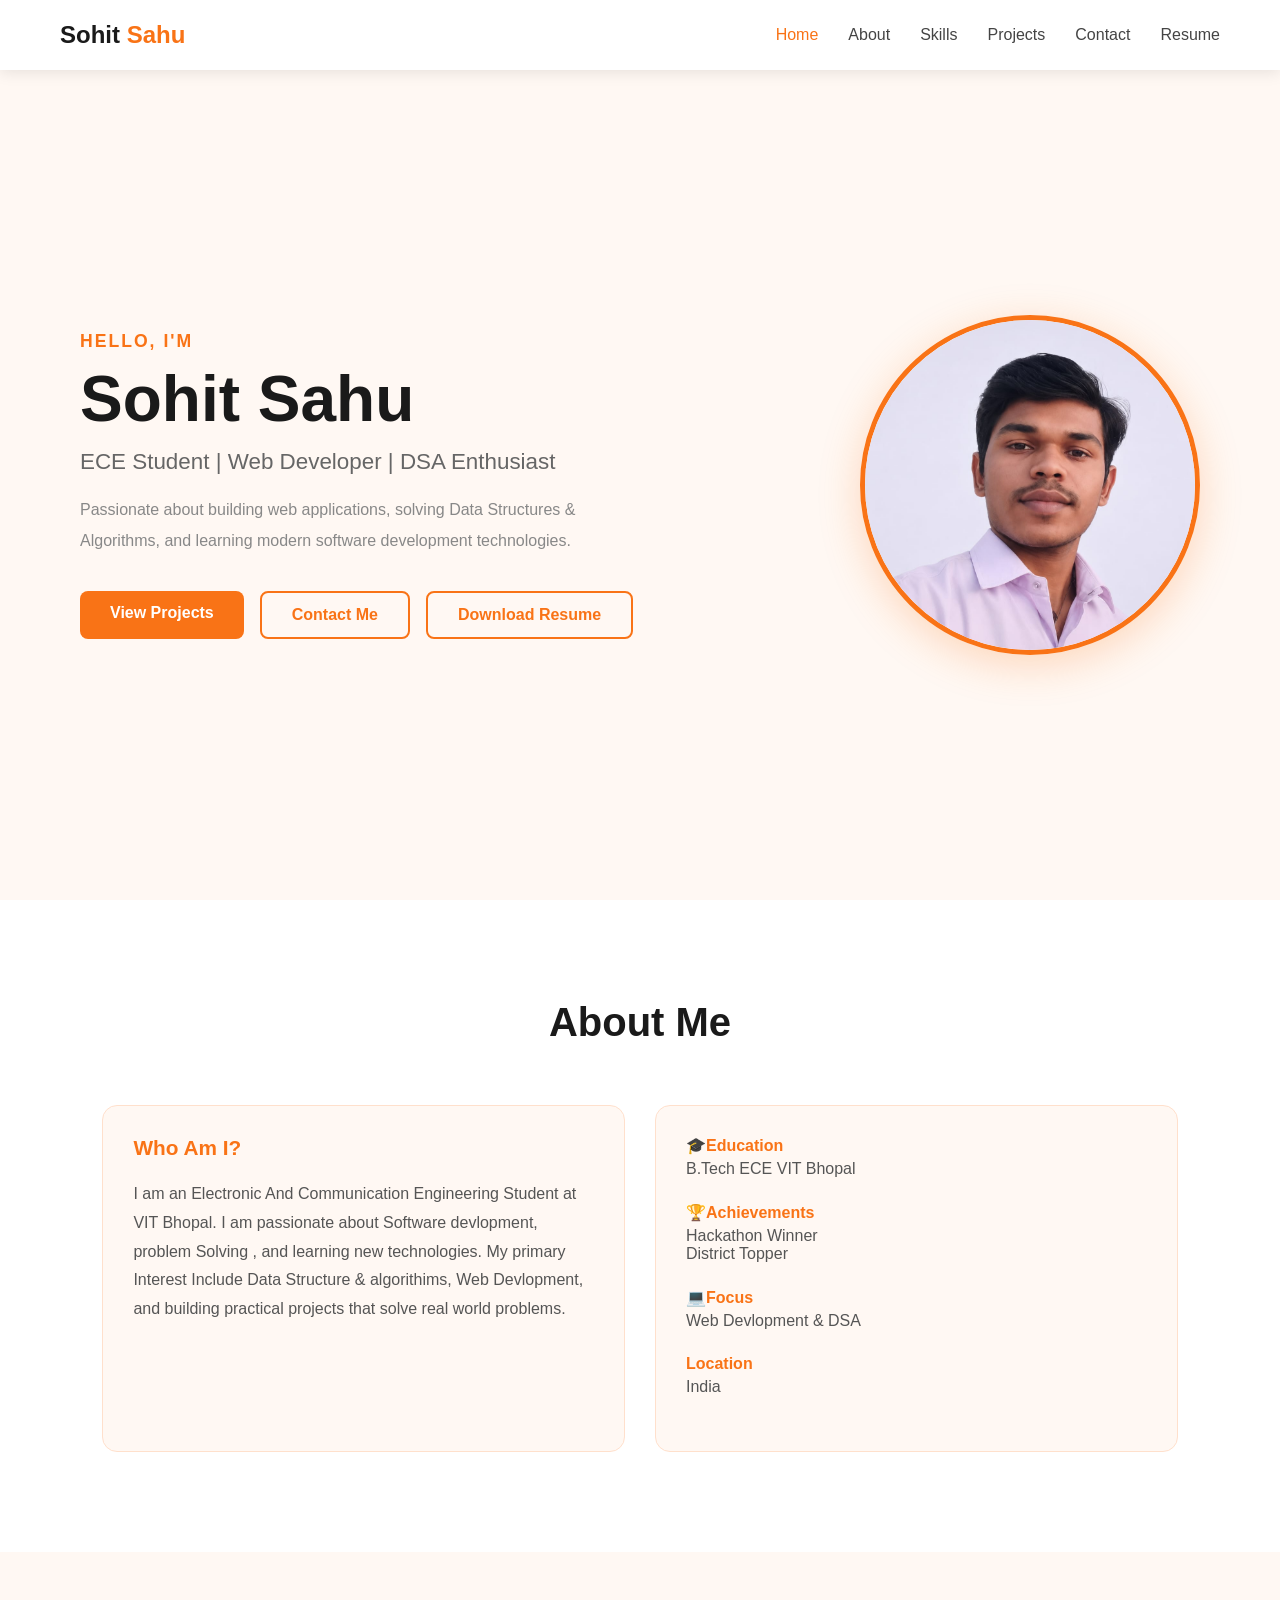
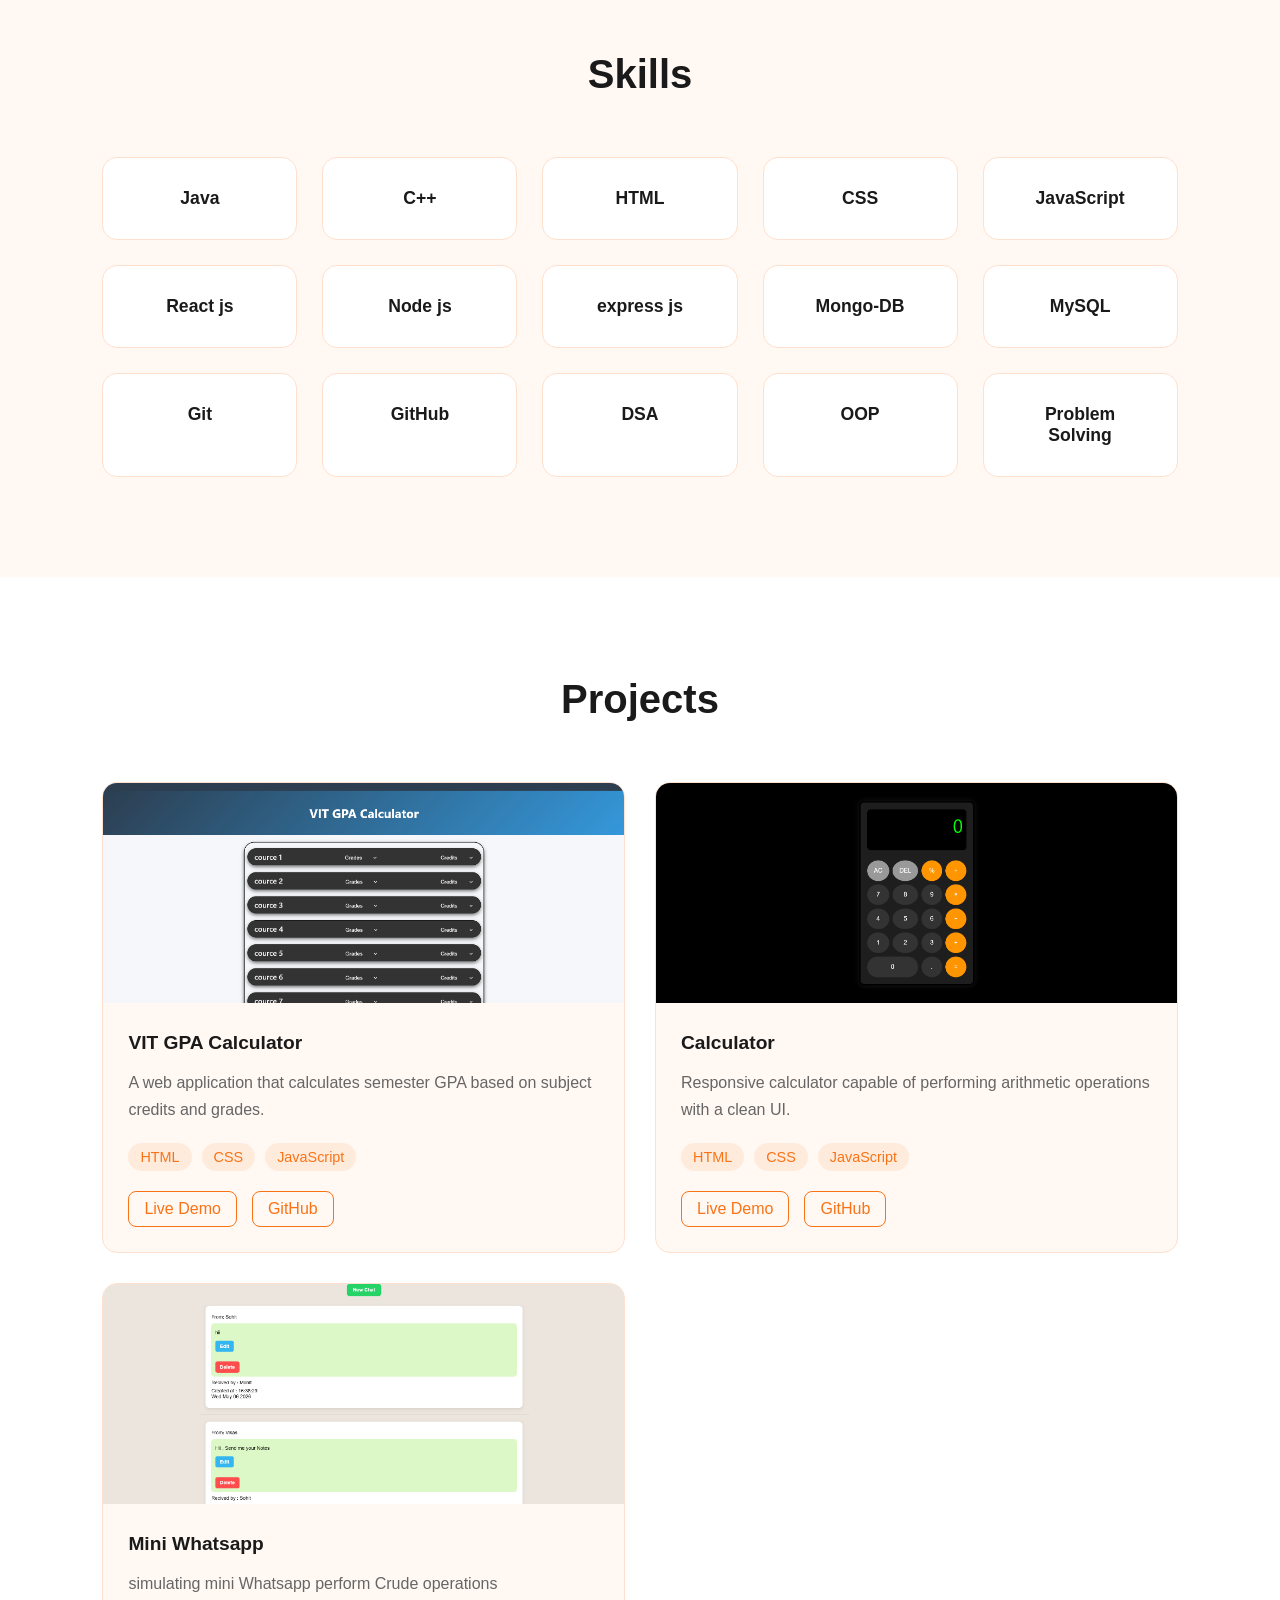
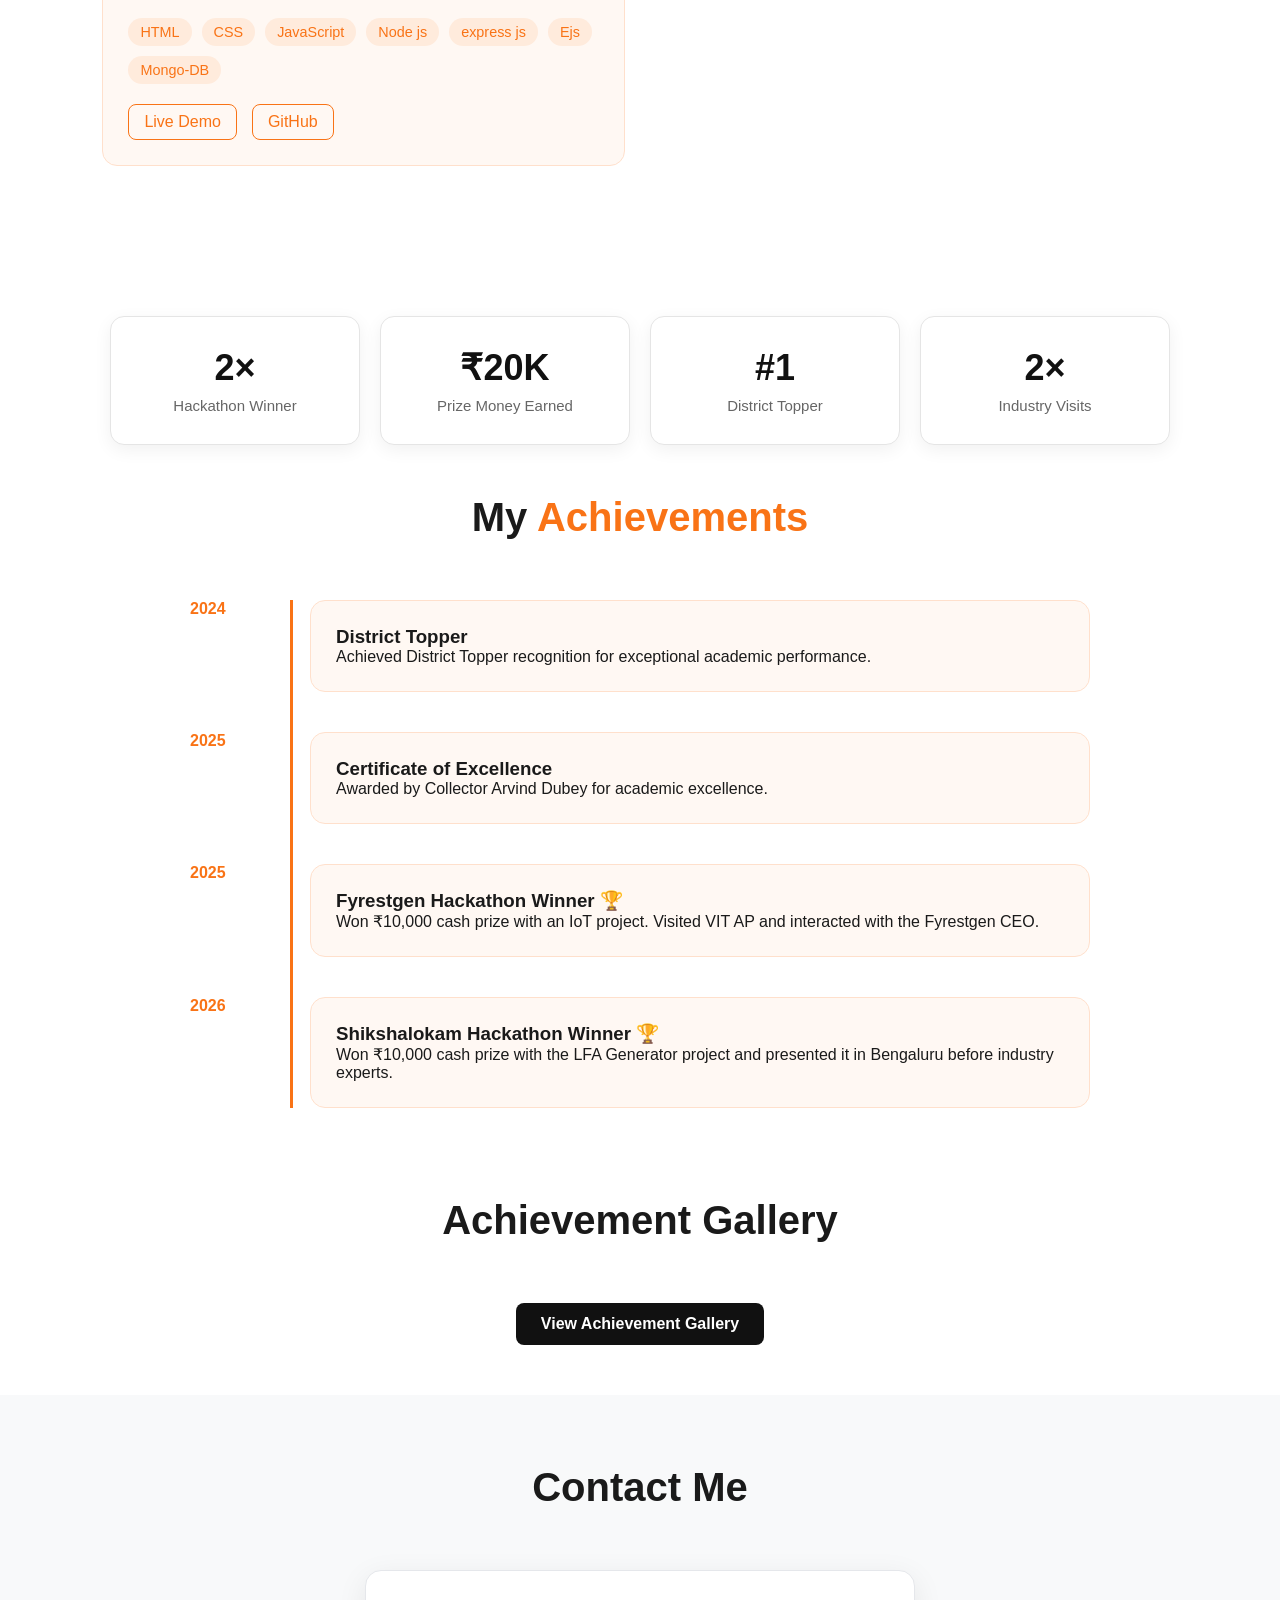
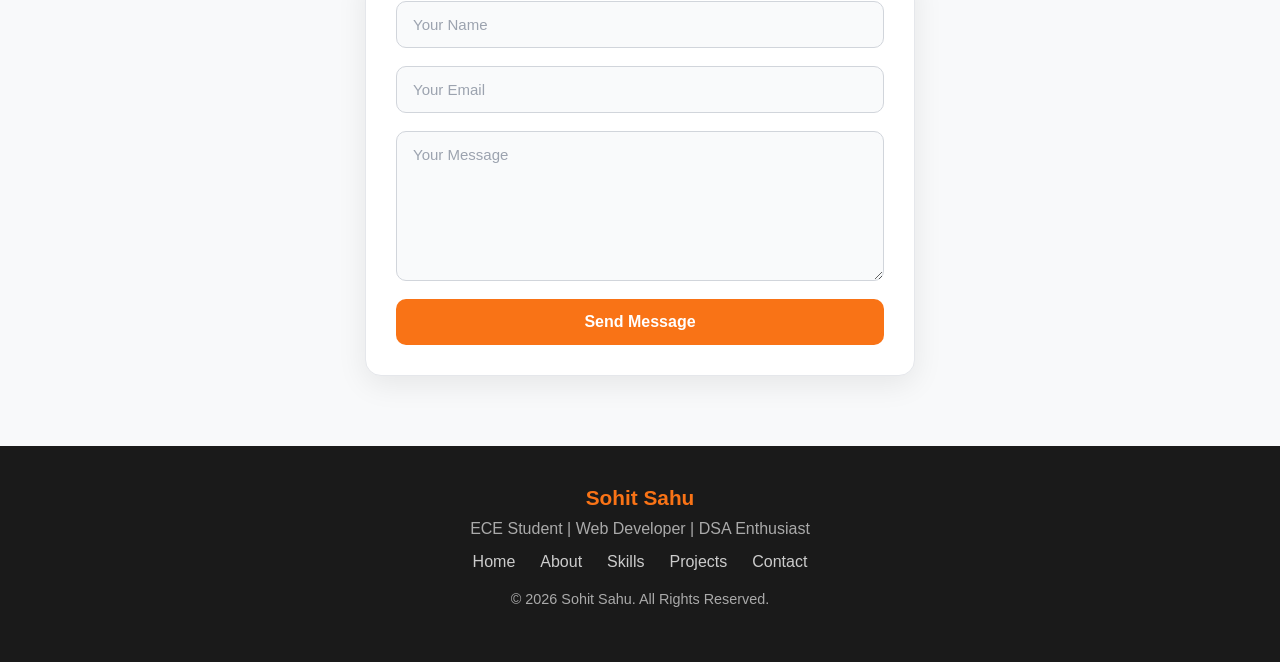
==== commit 5c25cd1e: "Fixed some issues" ====
--- a/index.html
+++ b/index.html
@@ -79,6 +79,7 @@
 
                 <div class="info-item">
                     <span>🏆Achievements</span>
+                    <p>Hackathon Winner</p>
                     <p>District Topper</p>
                 </div>
 
@@ -90,11 +91,6 @@
                 <div class="info-item">
                     <span>Location</span>
                     <p>India</p>
-                </div>
-
-                <div class="info-item">
-                    <span>💻Focus</span>
-                    <p>Web Devlopment & DSA</p>
                 </div>
 
 
@@ -281,103 +277,103 @@
 
     </section> -->
 
-<section class="achievement-stats">
-
-    <div class="stat-card">
-        <h3>2×</h3>
-        <p>Hackathon Winner</p>
-    </div>
-
-    <div class="stat-card">
-        <h3>₹20K</h3>
-        <p>Prize Money Earned</p>
-    </div>
-
-    <div class="stat-card">
-        <h3>#1</h3>
-        <p>District Topper</p>
-    </div>
-
-    <div class="stat-card">
-        <h3>2×</h3>
-        <p>Industry Visits</p>
-    </div>
-
-</section>
-
-<!-- Timline  -->
-
-<section class="timeline-section">
-
-    <h2 class="section-title">
-        My <span>Achievements</span>
-    </h2>
-
-    <div class="timeline">
-
-        <div class="timeline-item">
-            <div class="timeline-year">2024</div>
-
-            <div class="timeline-card">
-                <h3>District Topper</h3>
-
-                <p>
-                    Achieved District Topper recognition for
-                    exceptional academic performance.
-                </p>
-            </div>
-        </div>
-
-        <div class="timeline-item">
-            <div class="timeline-year">2025</div>
-
-            <div class="timeline-card">
-                <h3>Certificate of Excellence</h3>
-
-                <p>
-                    Awarded by Collector Arvind Dubey for
-                    academic excellence.
-                </p>
-            </div>
-        </div>
-
-        <div class="timeline-item">
-            <div class="timeline-year">2025</div>
-
-            <div class="timeline-card">
-                <h3>Fyrestgen Hackathon Winner 🏆</h3>
-
-                <p>
-                    Won ₹10,000 cash prize with an IoT project.
-                    Visited VIT AP and interacted with the
-                    Fyrestgen CEO.
-                </p>
-            </div>
-        </div>
-
-        <div class="timeline-item">
-            <div class="timeline-year">2026</div>
-
-            <div class="timeline-card">
-                <h3>Shikshalokam Hackathon Winner 🏆</h3>
-
-                <p>
-                    Won ₹10,000 cash prize with the LFA Generator
-                    project and presented it in Bengaluru before
-                    industry experts.
-                </p>
-            </div>
-        </div>
-
-    </div>
-
-</section>
-
-
-
-
-<!-- Gallery -->
- <!-- <section class="gallery-section">
+    <section class="achievement-stats">
+
+        <div class="stat-card">
+            <h3>2×</h3>
+            <p>Hackathon Winner</p>
+        </div>
+
+        <div class="stat-card">
+            <h3>₹20K</h3>
+            <p>Prize Money Earned</p>
+        </div>
+
+        <div class="stat-card">
+            <h3>#1</h3>
+            <p>District Topper</p>
+        </div>
+
+        <div class="stat-card">
+            <h3>2×</h3>
+            <p>Industry Visits</p>
+        </div>
+
+    </section>
+
+    <!-- Timline  -->
+
+    <section class="timeline-section">
+
+        <h2 class="section-title">
+            My <span>Achievements</span>
+        </h2>
+
+        <div class="timeline">
+
+            <div class="timeline-item">
+                <div class="timeline-year">2024</div>
+
+                <div class="timeline-card">
+                    <h3>District Topper</h3>
+
+                    <p>
+                        Achieved District Topper recognition for
+                        exceptional academic performance.
+                    </p>
+                </div>
+            </div>
+
+            <div class="timeline-item">
+                <div class="timeline-year">2025</div>
+
+                <div class="timeline-card">
+                    <h3>Certificate of Excellence</h3>
+
+                    <p>
+                        Awarded by Collector Arvind Dubey for
+                        academic excellence.
+                    </p>
+                </div>
+            </div>
+
+            <div class="timeline-item">
+                <div class="timeline-year">2025</div>
+
+                <div class="timeline-card">
+                    <h3>Fyrestgen Hackathon Winner 🏆</h3>
+
+                    <p>
+                        Won ₹10,000 cash prize with an IoT project.
+                        Visited VIT AP and interacted with the
+                        Fyrestgen CEO.
+                    </p>
+                </div>
+            </div>
+
+            <div class="timeline-item">
+                <div class="timeline-year">2026</div>
+
+                <div class="timeline-card">
+                    <h3>Shikshalokam Hackathon Winner 🏆</h3>
+
+                    <p>
+                        Won ₹10,000 cash prize with the LFA Generator
+                        project and presented it in Bengaluru before
+                        industry experts.
+                    </p>
+                </div>
+            </div>
+
+        </div>
+
+    </section>
+
+
+
+
+    <!-- Gallery -->
+    <!-- <section class="gallery-section">
 
     <h2 class="section-title">
         Achievement Gallery
@@ -403,42 +399,42 @@
     </div>
 
 </section> -->
-    
-<!-- Achievement Gallery -->
-<section class="gallery-section">
-
-    <h2 class="section-title">Achievement Gallery</h2>
-
-    <button class="gallery-btn" onclick="openGallery()">
-        View Achievement Gallery
-    </button>
-
-</section>
-
-
-<!-- WhatsApp Status Style Gallery -->
-<div id="statusGallery" class="status-gallery">
-
-    <!-- Progress Bars -->
-    <div class="status-progress" id="statusProgress"></div>
-
-    <!-- Close Button -->
-    <button class="status-close" onclick="closeGallery()">×</button>
-
-    <!-- Previous -->
-    <button class="status-nav status-prev" onclick="prevImage()">‹</button>
-
-    <!-- Image -->
-    <div class="status-content">
-        <img id="statusImage" src="" alt="Achievement">
-
-        <div id="statusCaption" class="status-caption"></div>
+
+    <!-- Achievement Gallery -->
+    <section class="gallery-section">
+
+        <h2 class="section-title">Achievement Gallery</h2>
+
+        <button class="gallery-btn" onclick="openGallery()">
+            View Achievement Gallery
+        </button>
+
+    </section>
+
+
+    <!-- WhatsApp Status Style Gallery -->
+    <div id="statusGallery" class="status-gallery">
+
+        <!-- Progress Bars -->
+        <div class="status-progress" id="statusProgress"></div>
+
+        <!-- Close Button -->
+        <button class="status-close" onclick="closeGallery()">×</button>
+
+        <!-- Previous -->
+        <button class="status-nav status-prev" onclick="prevImage()">‹</button>
+
+        <!-- Image -->
+        <div class="status-content">
+            <img id="statusImage" src="" alt="Achievement">
+
+            <div id="statusCaption" class="status-caption"></div>
+        </div>
+
+        <!-- Next -->
+        <button class="status-nav status-next" onclick="nextImage()">›</button>
+
     </div>
-
-    <!-- Next -->
-    <button class="status-nav status-next" onclick="nextImage()">›</button>
-
-</div>
 
     <!----------------Contact----------------->
 
@@ -499,41 +495,30 @@
         </div>
 
     </section> -->
-    <form class="contact-form"
-      action="https://api.web3forms.com/submit"
-      method="POST">
-
-    <!-- Web3Forms Access Key -->
-    <input type="hidden"
-           name="access_key"
-           value="1c64c82c-bc58-4d7f-854c-1f0fa6c3ca40">
-
-    <!-- Email subject -->
-    <input type="hidden"
-           name="subject"
-           value="New Message From Sohit's Portfolio">
-
-    <input type="text"
-           name="name"
-           placeholder="Your Name"
-           required>
-
-    <input type="email"
-           name="email"
-           placeholder="Your Email"
-           required>
-
-    <textarea name="message"
-              rows="6"
-              placeholder="Your Message"
-              required></textarea>
-
-    <button type="submit">
-        Send Message
-    </button>
-
-</form>
-
+    <section id="contact" class="contact">
+        <h2 class="section-title">
+             Contact Me
+        </h2>
+        <form class="contact-form" action="https://api.web3forms.com/submit" method="POST">
+
+            <!-- Web3Forms Access Key -->
+            <input type="hidden" name="access_key" value="1c64c82c-bc58-4d7f-854c-1f0fa6c3ca40">
+
+            <!-- Email subject -->
+            <input type="hidden" name="subject" value="New Message From Sohit's Portfolio">
+
+            <input type="text" name="name" placeholder="Your Name" required>
+
+            <input type="email" name="email" placeholder="Your Email" required>
+
+            <textarea name="message" rows="6" placeholder="Your Message" required></textarea>
+
+            <button type="submit">
+                Send Message
+            </button>
+
+        </form>
+    </section>
 
     <!-----------------------Footer-------------------->
 
